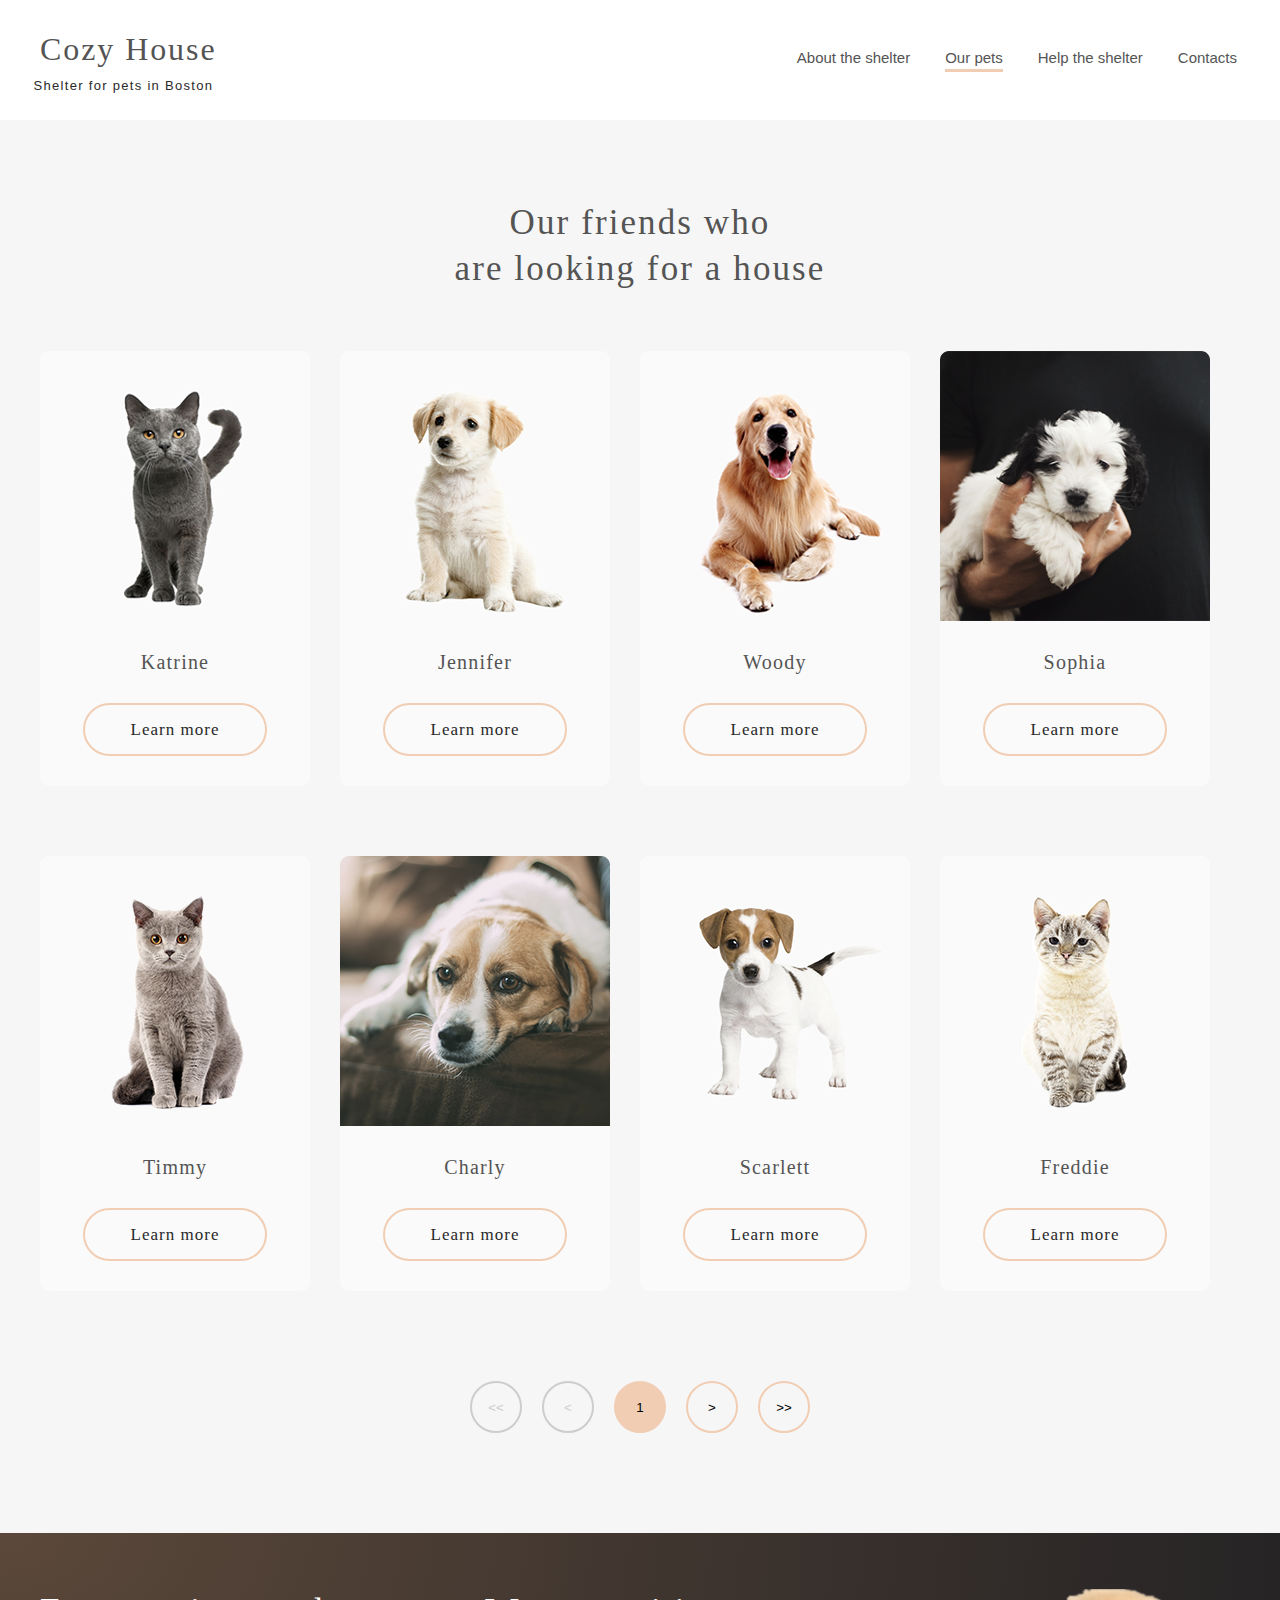
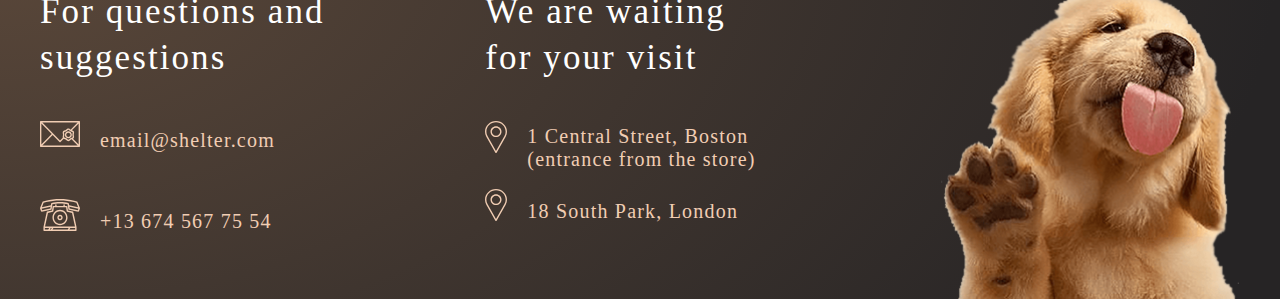
==== pages/pets/index.html @ d07316d5 "feat: add functional of week1 and week2" ====
<!DOCTYPE html>
<html lang="EN">
<head>
	<meta charset="utf-8">
	<title>Our pets</title>
	<link rel="stylesheet" type="text/css" href="style.css">
	<link rel="stylesheet" type="text/css" href="../main/style.css">
</head>
<body>
	<div class="wrapper">
		<header class="header">
			<section>
				<div class="header__conteiner">
					<a  clas="header__logo" href="../main/index.html"><h1 class="header__textLogoOurPets">Cozy House</h1></a>
					<p class="header__textLogoBottomOurPets">Shelter for pets in Boston</p>
					<div class="header__menu menu">
						<nav class="menu__body">
							<ul class="menu__listOurPets">
								<li class="menu__item"><a href="../main/index.html" class="menu__linkOurPets">About the shelter</a></li>
								<li class="menu__item"><a href="#" class="menu__linkOurPets" id="click">Our pets</a></li>
								<li class="menu__item"><a href="../main/index.html#helpShelter" class="menu__linkOurPets">Help the shelter</a></li>
								<li class="menu__item"><a href="#contacts" class="menu__linkOurPets">Contacts</a></li>
							</ul>
						</nav>
					</div>	
				</div>
			</section>
		</header>
		<main>
			<section class="our__friendsPage" id="ourFrends">
				<div class="our__friends__conteiner">
					<div class="our__friends_title">
						<h2>Our friends who<br> are looking for a house</h2>
					</div>
					<div class="our__friends_bodyOurPets">
						<div class="our__friends__sliderOurPets">
							<div class="our__friends__icon friends__icon">
								<img src="../../assets/images/pets-katrine.png" alt="cat">
								<div class="our__friends__title">Katrine</div>
								<div class="our__friends__button">
									<a href="" class="learn__more">Learn more</a>
								</div>
							</div>
						</div>
						<div class="our__friends__sliderOurPets">
							<div class="our__friends__icon friends__icon">
								<img src="../../assets/images/pets-jennifer.png" alt="dog">
								<div class="our__friends__title">Jennifer</div>
								<div class="our__friends__button">
									<a href="" class="learn__more">Learn more</a>
								</div>
							</div>
						</div>
						<div class="our__friends__sliderOurPets">
							<div class="our__friends__icon friends__icon">
								<img src="../../assets/images/pets-woody.png" alt="dog">
								<div class="our__friends__title">Woody</div>
								<div class="our__friends__button">
									<a href="" class="learn__more">Learn more</a>
								</div>
							</div>

						</div>
						<div class="our__friends__sliderOurPets">
							<div class="our__friends__icon friends__icon">
								<img src="../../assets/images/pets-sophia.png" alt="dog">
								<div class="our__friends__title">Sophia</div>
								<div class="our__friends__button">
									<a href="" class="learn__more">Learn more</a>
								</div>
							</div>
						</div>
						<div class="our__friends__sliderOurPets">
							<div class="our__friends__icon friends__icon">
								<img src="../../assets/images/pets-timmy.png" alt="cat">
								<div class="our__friends__title">Timmy</div>
								<div class="our__friends__button">
									<a href="" class="learn__more">Learn more</a>
								</div>
							</div>
						</div>
						<div class="our__friends__sliderOurPets">
							<div class="our__friends__icon friends__icon">
								<img src="../../assets/images/pets-charly.png" alt="dog">
								<div class="our__friends__title">Charly</div>
								<div class="our__friends__button">
									<a href="" class="learn__more">Learn more</a>
								</div>
							</div>
						</div>
						<div class="our__friends__sliderOurPets">
							<div class="our__friends__icon friends__icon">
								<img src="../../assets/images/pets-scarlet.png" alt="dog">
								<div class="our__friends__title">Scarlett</div>
								<div class="our__friends__button">
									<a href="" class="learn__more">Learn more</a>
								</div>
							</div>
						</div>
						<div class="our__friends__sliderOurPets">
							<div class="our__friends__icon friends__icon">
								<img src="../../assets/images/pets-freddie.png" alt="cat">
								<div class="our__friends__title">Freddie</div>
								<div class="our__friends__button">
									<a href="" class="learn__more">Learn more</a>
								</div>
							</div>
						</div>
					</div>
				</div>
				<form action="#">
					<div class="buttonsSwitches">
						<button class="buttonsSwitch clicking" disabled><<</button>
						<button class="buttonsSwitch clicking" disabled ><</button>
						<button class="buttonsSwitch color" >1</button>
						<button class="buttonsSwitch">></button>
						<button class="buttonsSwitch">>></button>
					</div>
				</form> 
			</section>
		</main>
			<section class="background" id="contacts">
				<footer class="footer">
					<div class="footer__conteiner">
						<div class="footer__content">
							<div class="footer__questions">
								<h2 class="footer__questions__title">For questions and suggestions</h2>
								<div class="footer__email">
									<img  class="img__footer__email" src="../../assets/icons/icon-email.svg" alt="email">
									<p><a  class="footer__questions__email" href=" mailto:email@shelter.com">email@shelter.com</a></p>
								</div>
								<div class="footer__phone">
									<img  class="img__footer__phone" src="../../assets/icons/icon-phone.svg" alt="phone">
									<p><a  class="footer__questions__phone" href="tel: +13 674 567 75 54">+13 674 567 75 54</a></p>
								</div>
							</div>
						</div>
						<div class="footer__content2">
							<div class="footer__location">
								<h2 class="footer__location__title">We are waiting for your visit</h2>
								<div class="footer__location1">
									<img  class="img__footer__address1" src="../../assets/icons/icon-marker.svg" alt="marker">
									<p><a class="footer__location__address1" target="_blank" href="https://yandex.ru/maps/223/boston/?from=tabbar&ll=-71.054785%2C42.309957&mode=search&ol=geo&ouri=ymapsbm1%3A%2F%2Fgeo%3Fdata%3DCgoyMjQwMDA4NTc4Ej9Vbml0ZWQgU3RhdGVzIG9mIEFtZXJpY2EsIE1hc3NhY2h1c2V0dHMsIFN1ZmZvbGsgQ291bnR5LCBCb3N0b24iCg2IIY7CFeBqKUI%3D&source=serp_navig&z=11.59">1 Central Street, Boston (entrance from the store)</a></p>
								</div>
								<div class="footer__location2">
									<img  class="img__footer__address2" src="../../assets/icons/icon-marker.svg" alt="marker">
									<p><a  class="footer__location__address2" target="_blank" href="https://yandex.ru/maps/10393/london/?from=tabbar&ll=-0.090420%2C51.491708&mode=search&ol=geo&ouri=ymapsbm1%3A%2F%2Fgeo%3Fdata%3DCgoyMjI5NzMwMDkzEhZVbml0ZWQgS2luZ2RvbSwgTG9uZG9uIgoNYcICvhWHB05C&source=serp_navig&z=10.02">18 South Park, London</a></p>
								</div>
							</div>
						</div>
						<div class="footer__content3">
							<div class="footer__img">
								<img src="../../assets/images/footer-puppy.png" alt="Puppy">
							</div>
						</div>
					</div>
				</footer>
			</section>
</div>
</body>
</html>
---- pages/pets/style.css ----
/*Обнуление*/

*, 
*::before,
*::after {
	padding: 0;
	margin: 0;
	border: 0
	box-sizing: border-box;
}

a {
	text-decoration: none;
}

ul, ol, li {
	list-style: none;
}

img {
	vertical-align: top;
}

h1, h2, h3, h4, h5, h6{
	font-weight: inherit;
	font-size: inherit;
}

html, body {
	height: 100%;
	line-height: 1;
	
}

body {
	font-family: Rubik;
	font-size: 12px;
	color: #616161;

}


/*Ограничивающий контейнер*/
[class*="__conteiner"] {
	max-width: 1200px;
	margin: 0px auto;

}

.wrapper {
	overflow: hidden;
	display: flex;
	flex-direction: column;
	min-height: 100%;


}

.header__textLogoOurPets{
	font-family: 'Georgia';
	font-style: normal;
	font-weight: 400;
	font-size: 32px;
	line-height: 110%;
	letter-spacing: 0.06em;
	color: #545454;
	padding-top: 30px

}

.header__textLogoBottomOurPets{
	position: relative;
	top: 50px;
	right: 183px;
	font-family: 'Arial';
	font-style: normal;
	font-weight: 400;
	font-size: 13px;
	line-height: 15px;
	letter-spacing: 0.1em;
	color: #292929;

}
.menu__listOurPets {
	
	display: flex;
	gap: 35px;
	padding-top: 46px;
}

.menu__linkOurPets{
	font-family: 'Arial';
	font-style: normal;
	font-weight: 400;
	font-size: 15px;
	line-height: 160%;
	color: #545454;
}

.menu__linkOurPets:hover{
	color: #292929;
}

.menu__link:focus, #click {
	padding-bottom: 3px;
	border-bottom: 3px solid #F1CDB3;;
}


/**/

.our__friendsPage{
	margin-top:50px;
	background: #F6F6F6;
	padding: 80px 0px 0px 0px;
}

.our__friends_bodyOurPets{
	display: flex;
	gap: 40px 30px;
	flex-wrap: wrap;
	margin-top: 60px;

}
.buttonsSwitches{
	display: flex;
	justify-content: center;
	gap: 20px;

}
.buttonsSwitch{
	border: 2px solid #F1CDB3;
	border-radius: 100px;
	width: 52px;
	height: 52px;
	background: #F6F6F6;
	margin: 60px 0px 100px 0px;
	cursor: pointer;
}

button.clicking {
	border: 2px solid #CDCDCD;
	color:#CDCDCD;
}

button.color{
	background: #F1CDB3;
}
---- pages/main/style.css ----
/*Обнуление*/

*, 
*::before,
*::after {
	padding: 0;
	margin: 0;
	border: 0
	box-sizing: border-box;
}

a {
	text-decoration: none;
}

ul, ol, li {
	list-style: none;
}

img {
	vertical-align: top;
}

h1, h2, h3, h4, h5, h6{
	font-weight: inherit;
	font-size: inherit;
}

html, body {
	height: 100%;
	line-height: 1;
	
}

body {
	font-family: Rubik;
	font-size: 12px;
	color: #616161;

}

.background {

	background-image: radial-gradient(100% 215.42% at 0% 0%, #5B483A 0%, #262425 100%);
}


.wrapper {
	overflow: hidden;
	display: flex;
	flex-direction: column;
	min-height: 100%;


}
.button {
	background: #F1CDB3;
	border-radius: 100px;
	font-family: 'Georgia';
	font-style: normal;
	font-weight: 400;
	font-size: 17px;
	line-height: 130%;
	letter-spacing: 0.06em;
	color: #292929;
	padding: 15px 45px;
	position: relative;
	bottom: 14px;

}




.button:hover{
	background: #FFA07A;
}

/*Ограничивающий контейнер*/
[class*="__conteiner"] {
	max-width: 1200px;
	margin: 0px auto;

}

/*Header*/

.header  {


}



.header__conteiner {
	display: flex;
	align-items: center;
}

.header__textLogo {
	font-family: 'Georgia';
	font-style: normal;
	font-weight: 400;
	font-size: 32px;
	line-height: 110%;
	letter-spacing: 0.06em;
	color: #F1CDB3;
	padding-top: 66px;


}
.header__textLogoBottom {
	position: relative;
	top: 68px;
	right: 183px;
	font-family: 'Arial';
	font-style: normal;
	font-weight: 400;
	font-size: 13px;
	line-height: 15px;
	letter-spacing: 0.1em;
	color: #FAFAFA;
}

.header__menu{
	flex: 1 1 auto;
}

.menu{
	display: flex;
	justify-content: flex-end;

}

.menu__body{
	padding-right: 3px;
}


.menu__list{
	display: flex;
	gap: 35px;
	padding-top: 87px;
}



.menu__link {
	font-family: Arial; 
	font-style: normal;
	font-weight: 400;
	font-size: 15px;
	line-height: 160%;
	color: #CDCDCD; 
}

.menu__link:focus, #click {
	padding-bottom: 3px;
	border-bottom: 3px solid #F1CDB3;;
}

.menu__link:hover {
	color: #FAFAFA;
}

/*Main block "Take care of your family's heaith"*/

.make__friend {
	
}

.make__friend__conteiner{
	display: flex;
	align-items: center;
	
}

.make__friend__content{
	flex: 0 1 42%;
}

.make__friend__image{
	flex: 0 1 58%;
	padding-top: 80px;
}

.make__friend__text__block {
	max-width: 460px;
}


.text__block__title {
	font-family: 'Georgia';
	font-style: normal;
	font-weight: 400;
	font-size: 44px;
	line-height: 130%;
	color: #FFFFFF;
	max-width: 310px
}

.text__block__text {
	font-family: 'Arial';
	font-style: normal;
	font-weight: 400;
	font-size: 15px;
	line-height: 160%;
	color: #CDCDCD;

}

.text__block__title:not(:last-child) {
	margin: 0px 0px 42px 0px;
}

.text__block__text:not(:last-child) {
	margin: 0px 0px 70px 0px;
}

.button:not(:last-child) {
	margin: 0px 0px 70px 0px;
}


/*Main block "About the shelter “Cozy House”"*/

.about__shelter {
	padding: 80px 0px 100px 0px;

}


.about__shelter__conteiner{
	display: flex;
	align-items: center;
	

}

.about__shelter__content{
	flex: 0 1 72%;


}

.about__shelter__description{
	flex: 0 1 50%;
	padding: 0px 0px 0px 175px;
	

}


.about__shelter__text {
	max-width: 430px;
	font-family: 'Arial';
	font-style: normal;
	font-weight: 400;
	font-size: 15px;
	line-height: 160%;
	color: #4C4C4C;
}

.about__shelter__text:not(:last-child) {
	margin: 0px 0px 25px 0px;
}

.about__shelter__title{
	max-width: 370px;
	font-family: 'Georgia';
	font-style: normal;
	font-weight: 400;
	font-size: 35px;
	line-height: 130%;
	letter-spacing: 0.06em;
	color: #545454;
}

.about__shelter__title:not(:last-child) {
	margin: 0px 0px 25px 0px;
}

/*Main block "Our friends who are looking for a house"*/

.our__friends {
	background: #F6F6F6;
	padding: 80px 0px 0px 0px;
}

.our__friends_title {
	text-align: center;
	font-family: 'Georgia';
	font-style: normal;
	font-weight: 400;
	font-size: 35px;
	line-height: 130%;
	letter-spacing: 0.06em;
	color: #545454;

}


.our__friends_body_1{
	display: flex;
	align-items: center;
	justify-content: center;
}


.our__friends_body{
	display: flex;
	gap: 90px;
}

.our__friends__slider{
	flex: 0 1 33.333%;
	padding: 60px 0px 0px 0px;

}
.our__friends__icon:hover {
	box-shadow:0 0 10px #000; 
	transition: all 0.5s ease;
}

.our__friends__icon:hover * .learn__more {
    background: #F1CDB3;
}

.friends__icon{

	background: #FAFAFA;
	border-radius: 9px;
	display: flex;
	flex-direction: column;
	align-items: center;
	width: 270px;
	height: 435px;

}


.friends__icon {
	margin: 0px 0px 30px 0px;

}
.our__friends__title{

	font-family: 'Georgia';
	font-style: normal;
	font-weight: 400;
	font-size: 20px;
	line-height: 23px;
	text-align: center;
	letter-spacing: 0.06em;
	color: #545454;
	padding: 30px 0px 0px 0px;


}
.our__friends__button{

	padding: 45px 0px 0px 0px;



}

.learn__more {
	border: 2px solid #F1CDB3;
	border-radius: 100px;
	padding: 15px 45px;
	font-family: 'Georgia';
	font-style: normal;
	font-weight: 400;
	font-size: 17px;
	line-height: 130%;
	letter-spacing: 0.06em;
	color: #292929;

}

.arrowLeft  {
	border: 2px solid #F1CDB3;
	border-radius: 100px;
	width: 52px;
	height: 52px;
	background: #F6F6F6;
	margin: 26px 53px 0px 0px;
	cursor: pointer;



}


.arrowRight {
	border: 2px solid #F1CDB3;
	border-radius: 100px;
	width: 52px;
	height: 52px;
	background: #F6F6F6;
	margin: 26px 0px 0px 53px;
	cursor: pointer;
	
}


.arrowLeft:hover, .arrowRight:hover{
	background:#FFA07A;
}

.our__friends_get_the_rest{
	width: 261px;
	height: 52px;
	left: 470px;
	top: 645px;
	background: #F1CDB3;
	border-radius: 100px;
	font-family: 'Georgia';
	font-style: normal;
	font-weight: 400;
	font-size: 17px;
	line-height: 130%;
	letter-spacing: 0.06em;
	color: #292929;
	border: none;
	margin: 29px 0px 100px 544px;
	cursor: pointer;
}

.our__friends_get_the_rest:hover{
	background: #FFA07A;
}
/*How you can help our shelter*/

.help__shelter_title {

	font-family: 'Georgia';
	font-style: normal;
	font-weight: 400;
	font-size: 35px;
	line-height: 130%;
	text-align: center;
	letter-spacing: 0.06em;
	color: #545454;
	padding: 80px 0px 0px 0px;
}


.help__shelter__body { 
	display: flex;
	align-items: center;
	flex-wrap: wrap;
	gap: 10px;
	text-align: center;
	padding: 0px 0px 85px 0px;

}


.help__shelter__list{
	
	
	padding: 60px 0px 0px 0px;
	flex: 1 1 200px;
}

.help__shelter__text {
	font-family: 'Georgia';
	font-style: normal;
	font-weight: 400;
	font-size: 20px;
	line-height: 115%;
	text-align: center;
	letter-spacing: 0.06em;
	color: #545454;

}



.help__shelter__list:nth-child(6) {
	margin-left: 85px;
	
}

.help__shelter__list:nth-child(7) {
	margin-left: -5px;
	
}

.help__shelter__list:nth-child(8) {
	margin-left: -5px;
	
}


.help__shelter__list img {
	margin-bottom: 30px;
}

/*You can also make a donation*/
.make__donation {
	background: #F6F6F6;
	padding: 80px 0px 100px 0px;
}

.make__donation__numberCard{
	background: #F1CDB3;
	border-radius: 9px;
	width: 295px;
	padding: 10px 15px;
	border: none;

}

.img__card{
	position: relative;
}

.img__card > img {
	position: absolute;
	padding: 10px 15px 10px 15px;
}

.img__card > input {
	padding-left: 40px;
}

input[placeholder] {
	font-family: 'Georgia';
	font-style: normal;
	font-weight: 400;
	font-size: 20px;
	line-height: 115%;
	letter-spacing: 0.06em;
	color: #545454;
	text-indent: 15px;
}
.make__donation__numberCard:not(:last-child) {
	margin: 0px 0px 30px 0px;
}

.make__donation__conteiner{
	display: flex;
	align-items: center;
}

.make__donation__description{
	flex: 0 1 32%;
	padding: 0px 0px 0px 143px;
}

.make__donation__content{
	flex: 0 1 68%;
	padding: 0px 0px 0px 30px;
}

.make__donation__title{
	font-family: 'Georgia';
	font-style: normal;
	font-weight: 400;
	font-size: 35px;
	line-height: 130%;
	letter-spacing: 0.06em;
	color: #545454;
	max-width: 300px;
}

.make__donation__title:not(:last-child) {
	margin: 0px 0px 20px 0px;
}

.make__donation___subtitle {
	font-family: 'Georgia';
	font-style: normal;
	font-weight: 400;
	font-size: 15px;
	line-height: 110%;
	letter-spacing: 0.06em;
	color: #545454;

}

.make__donation___subtitle:not(:last-child) {
	margin: 0px 0px 20px 0px;
}

.make__donation___text {
	font-family: 'Arial';
	font-style: italic;
	font-weight: 400;
	font-size: 12px;
	line-height: 18px;
	color: #B2B2B2;
	max-width: 380px;
	margin: 20px 0px 0px 0px;

}


/*Footer*/

.footer__conteiner {
	display: flex;
	justify-content: space-between;
	padding: 56px 0px 0px 0px;
	gap: 158px;
	align-items: flex-start;
	

}


.footer__questions__title, .footer__location__title {
	font-family: 'Georgia';
	font-style: normal;
	font-weight: 400;
	font-size: 35px;
	line-height: 130%;
	letter-spacing: 0.06em;
	color: #FFFFFF;
	

}

.footer__questions__email, .footer__questions__phone, .footer__location__address1, .footer__location__address2{
	font-family: 'Georgia';
	font-style: normal;
	font-weight: 400;
	font-size: 20px;
	line-height: 115%;
	letter-spacing: 0.06em;
	color: #F1CDB3;
	align-items: center;
}


.footer__questions__title:not(:last-child), .footer__location__title:not(:last-child){
	margin: 0px 0px 45px 0px;
}

.img__footer__phone, .img__footer__email, .img__footer__address1, .img__footer__address2 {
	padding: 0px 20px 0px 0px;

}

.footer__email{
	margin: 49px 0px;
}

.footer__location2 {
	margin: 29px 0px;
}

.img__footer__email, .img__footer__phone, .img__footer__address1, .img__footer__address2{
	position: relative;
	bottom: 11px;
}


.footer__location1, .footer__location2, .footer__email, .footer__phone{
	display: flex;
}

.footer__questions__email:hover, .footer__questions__phone:hover, 
.footer__location__address1:hover, .footer__location__address2:hover{
	color: #FFA07A;
}
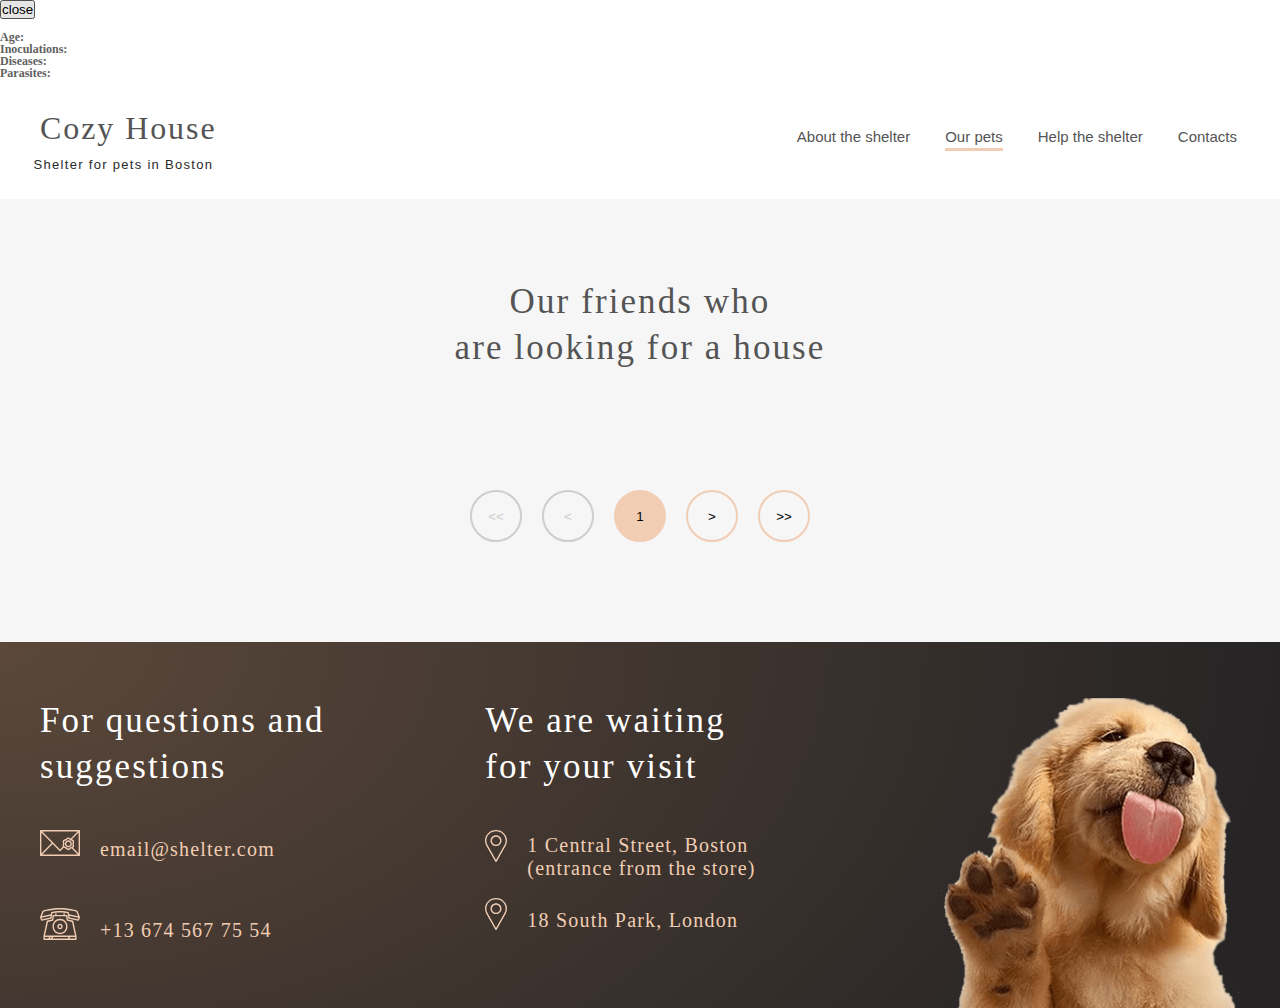
==== commit 4feceaaf: "feat: add functionality of our pets page" ====
--- a/pages/pets/index.html
+++ b/pages/pets/index.html
@@ -1,161 +1,209 @@
 <!DOCTYPE html>
 <html lang="EN">
 <head>
-	<meta charset="utf-8">
-	<title>Our pets</title>
-	<link rel="stylesheet" type="text/css" href="style.css">
-	<link rel="stylesheet" type="text/css" href="../main/style.css">
+    <meta charset="utf-8">
+    <title>Our pets</title>
+    <link rel="stylesheet" type="text/css" href="style.css">
+    <link rel="stylesheet" type="text/css" href="../main/style.css">
+    <link rel="stylesheet" type="text/css" href="normalize.css">
+    <link href="https://fonts.googleapis.com/css2?family=Source+Sans+Pro&display=swap" rel="stylesheet">
+    <link href="https://fonts.googleapis.com/icon?family=Material+Icons" rel="stylesheet">
 </head>
 <body>
-	<div class="wrapper">
-		<header class="header">
-			<section>
-				<div class="header__conteiner">
-					<a  clas="header__logo" href="../main/index.html"><h1 class="header__textLogoOurPets">Cozy House</h1></a>
-					<p class="header__textLogoBottomOurPets">Shelter for pets in Boston</p>
-					<div class="header__menu menu">
-						<nav class="menu__body">
-							<ul class="menu__listOurPets">
-								<li class="menu__item"><a href="../main/index.html" class="menu__linkOurPets">About the shelter</a></li>
-								<li class="menu__item"><a href="#" class="menu__linkOurPets" id="click">Our pets</a></li>
-								<li class="menu__item"><a href="../main/index.html#helpShelter" class="menu__linkOurPets">Help the shelter</a></li>
-								<li class="menu__item"><a href="#contacts" class="menu__linkOurPets">Contacts</a></li>
-							</ul>
-						</nav>
-					</div>	
-				</div>
-			</section>
-		</header>
-		<main>
-			<section class="our__friendsPage" id="ourFrends">
-				<div class="our__friends__conteiner">
-					<div class="our__friends_title">
-						<h2>Our friends who<br> are looking for a house</h2>
-					</div>
-					<div class="our__friends_bodyOurPets">
-						<div class="our__friends__sliderOurPets">
-							<div class="our__friends__icon friends__icon">
-								<img src="../../assets/images/pets-katrine.png" alt="cat">
-								<div class="our__friends__title">Katrine</div>
-								<div class="our__friends__button">
-									<a href="" class="learn__more">Learn more</a>
-								</div>
-							</div>
-						</div>
-						<div class="our__friends__sliderOurPets">
-							<div class="our__friends__icon friends__icon">
-								<img src="../../assets/images/pets-jennifer.png" alt="dog">
-								<div class="our__friends__title">Jennifer</div>
-								<div class="our__friends__button">
-									<a href="" class="learn__more">Learn more</a>
-								</div>
-							</div>
-						</div>
-						<div class="our__friends__sliderOurPets">
-							<div class="our__friends__icon friends__icon">
-								<img src="../../assets/images/pets-woody.png" alt="dog">
-								<div class="our__friends__title">Woody</div>
-								<div class="our__friends__button">
-									<a href="" class="learn__more">Learn more</a>
-								</div>
-							</div>
+<div id="pet-pop-up" class="pup-up hidden">
+    <div class="pup-up-content">
+        <button class="pupUpClose" id="pupUpClose" type="button">
+            <span class="materialIcons">close</span>
+        </button>
+        <div class="pupUpWrapper">
+            <div class="pupUpContainer">
+                <div class="pupUpImage">
+                    <img id="petListImg" src="" class="petListImg">
+                </div>
+                <div class="petInfoBlock">
+                    <h3 id="pupUpTitle" class="pupUpTitle"></h3>
+                    <h4 id="pupUpSubtitle" class="pupUpSubtitle"></h4>
+                    <p id="pupUpDescription" class="pupUpDescription"></p>
+                    <ul class="listItem">
+                        <li class="pupUpListItem">
+                            <span>
+                                <b>Age:</b> <span id="pupUpAge"><!-- To be filled by JS --></span>
+                            </span>
+                        </li>
+                        <li class="pupUpListItem">
+                            <span>
+                                <b>Inoculations:</b>  <span id="pupUpInoculations"><!-- To be filled by JS --></span>
+                            </span>
+                        </li>
+                        <li class="pupUpListItem">
+                            <span>
+                                <b>Diseases:</b>  <span id="pupUpDiseases"><!-- To be filled by JS --></span>
+                            </span>
+                        </li>
+                        <li class="pupUpListItem">
+                            <span>
+                                <b>Parasites:</b>  <span id="pupUpParasites"><!-- To be filled by JS --></span>
+                            </span>
+                        </li>
+                    </ul>
+                </div>
+            </div>
+        </div>
+    </div>
+</div>
+<div class="wrapper">
+    <header class="header">
+        <section>
+            <div class="header__conteiner">
+                <a  clas="header__logo" href="../main/index.html"><h1 class="header__textLogoOurPets">Cozy House</h1></a>
+                <p class="header__textLogoBottomOurPets">Shelter for pets in Boston</p>
+                <div class="header__menu menu">
+                    <nav class="menu__body">
+                        <ul class="menu__listOurPets">
+                            <li class="menu__item"><a href="../main/index.html" class="menu__linkOurPets">About the shelter</a></li>
+                            <li class="menu__item"><a href="#" class="menu__linkOurPets" id="click">Our pets</a></li>
+                            <li class="menu__item"><a href="../main/index.html#helpShelter" class="menu__linkOurPets">Help the shelter</a></li>
+                            <li class="menu__item"><a href="#contacts" class="menu__linkOurPets">Contacts</a></li>
+                        </ul>
+                    </nav>
+                </div>
+            </div>
+        </section>
+    </header>
+    <main>
+        <section class="our__friendsPage" id="ourFrends">
+            <div class="our__friends__conteiner">
+                <div class="our__friends_title">
+                    <h2>Our friends who<br> are looking for a house</h2>
+                </div>
+                <div class="our__friends_bodyOurPets" id="blockListOurFriends">
+                    <!--
+                    <div class="our__friends__sliderOurPets">
+                        <div class="our__friends__icon friends__icon">
+                            <img src="../../assets/images/pets-katrine.png" alt="cat">
+                            <div class="our__friends__title">Katrine</div>
+                            <div class="our__friends__button">
+                                <a href="" class="learn__more">Learn more</a>
+                            </div>
+                        </div>
+                    </div>
+                    <div class="our__friends__sliderOurPets">
+                        <div class="our__friends__icon friends__icon">
+                            <img src="../../assets/images/pets-jennifer.png" alt="dog">
+                            <div class="our__friends__title">Jennifer</div>
+                            <div class="our__friends__button">
+                                <a href="" class="learn__more">Learn more</a>
+                            </div>
+                        </div>
+                    </div>
+                    <div class="our__friends__sliderOurPets">
+                        <div class="our__friends__icon friends__icon">
+                            <img src="../../assets/images/pets-woody.png" alt="dog">
+                            <div class="our__friends__title">Woody</div>
+                            <div class="our__friends__button">
+                                <a href="" class="learn__more">Learn more</a>
+                            </div>
+                        </div>
 
-						</div>
-						<div class="our__friends__sliderOurPets">
-							<div class="our__friends__icon friends__icon">
-								<img src="../../assets/images/pets-sophia.png" alt="dog">
-								<div class="our__friends__title">Sophia</div>
-								<div class="our__friends__button">
-									<a href="" class="learn__more">Learn more</a>
-								</div>
-							</div>
-						</div>
-						<div class="our__friends__sliderOurPets">
-							<div class="our__friends__icon friends__icon">
-								<img src="../../assets/images/pets-timmy.png" alt="cat">
-								<div class="our__friends__title">Timmy</div>
-								<div class="our__friends__button">
-									<a href="" class="learn__more">Learn more</a>
-								</div>
-							</div>
-						</div>
-						<div class="our__friends__sliderOurPets">
-							<div class="our__friends__icon friends__icon">
-								<img src="../../assets/images/pets-charly.png" alt="dog">
-								<div class="our__friends__title">Charly</div>
-								<div class="our__friends__button">
-									<a href="" class="learn__more">Learn more</a>
-								</div>
-							</div>
-						</div>
-						<div class="our__friends__sliderOurPets">
-							<div class="our__friends__icon friends__icon">
-								<img src="../../assets/images/pets-scarlet.png" alt="dog">
-								<div class="our__friends__title">Scarlett</div>
-								<div class="our__friends__button">
-									<a href="" class="learn__more">Learn more</a>
-								</div>
-							</div>
-						</div>
-						<div class="our__friends__sliderOurPets">
-							<div class="our__friends__icon friends__icon">
-								<img src="../../assets/images/pets-freddie.png" alt="cat">
-								<div class="our__friends__title">Freddie</div>
-								<div class="our__friends__button">
-									<a href="" class="learn__more">Learn more</a>
-								</div>
-							</div>
-						</div>
-					</div>
-				</div>
-				<form action="#">
-					<div class="buttonsSwitches">
-						<button class="buttonsSwitch clicking" disabled><<</button>
-						<button class="buttonsSwitch clicking" disabled ><</button>
-						<button class="buttonsSwitch color" >1</button>
-						<button class="buttonsSwitch">></button>
-						<button class="buttonsSwitch">>></button>
-					</div>
-				</form> 
-			</section>
-		</main>
-			<section class="background" id="contacts">
-				<footer class="footer">
-					<div class="footer__conteiner">
-						<div class="footer__content">
-							<div class="footer__questions">
-								<h2 class="footer__questions__title">For questions and suggestions</h2>
-								<div class="footer__email">
-									<img  class="img__footer__email" src="../../assets/icons/icon-email.svg" alt="email">
-									<p><a  class="footer__questions__email" href=" mailto:email@shelter.com">email@shelter.com</a></p>
-								</div>
-								<div class="footer__phone">
-									<img  class="img__footer__phone" src="../../assets/icons/icon-phone.svg" alt="phone">
-									<p><a  class="footer__questions__phone" href="tel: +13 674 567 75 54">+13 674 567 75 54</a></p>
-								</div>
-							</div>
-						</div>
-						<div class="footer__content2">
-							<div class="footer__location">
-								<h2 class="footer__location__title">We are waiting for your visit</h2>
-								<div class="footer__location1">
-									<img  class="img__footer__address1" src="../../assets/icons/icon-marker.svg" alt="marker">
-									<p><a class="footer__location__address1" target="_blank" href="https://yandex.ru/maps/223/boston/?from=tabbar&ll=-71.054785%2C42.309957&mode=search&ol=geo&ouri=ymapsbm1%3A%2F%2Fgeo%3Fdata%3DCgoyMjQwMDA4NTc4Ej9Vbml0ZWQgU3RhdGVzIG9mIEFtZXJpY2EsIE1hc3NhY2h1c2V0dHMsIFN1ZmZvbGsgQ291bnR5LCBCb3N0b24iCg2IIY7CFeBqKUI%3D&source=serp_navig&z=11.59">1 Central Street, Boston (entrance from the store)</a></p>
-								</div>
-								<div class="footer__location2">
-									<img  class="img__footer__address2" src="../../assets/icons/icon-marker.svg" alt="marker">
-									<p><a  class="footer__location__address2" target="_blank" href="https://yandex.ru/maps/10393/london/?from=tabbar&ll=-0.090420%2C51.491708&mode=search&ol=geo&ouri=ymapsbm1%3A%2F%2Fgeo%3Fdata%3DCgoyMjI5NzMwMDkzEhZVbml0ZWQgS2luZ2RvbSwgTG9uZG9uIgoNYcICvhWHB05C&source=serp_navig&z=10.02">18 South Park, London</a></p>
-								</div>
-							</div>
-						</div>
-						<div class="footer__content3">
-							<div class="footer__img">
-								<img src="../../assets/images/footer-puppy.png" alt="Puppy">
-							</div>
-						</div>
-					</div>
-				</footer>
-			</section>
+                    </div>
+                    <div class="our__friends__sliderOurPets">
+                        <div class="our__friends__icon friends__icon">
+                            <img src="../../assets/images/pets-sophia.png" alt="dog">
+                            <div class="our__friends__title">Sophia</div>
+                            <div class="our__friends__button">
+                                <a href="" class="learn__more">Learn more</a>
+                            </div>
+                        </div>
+                    </div>
+                    <div class="our__friends__sliderOurPets">
+                        <div class="our__friends__icon friends__icon">
+                            <img src="../../assets/images/pets-timmy.png" alt="cat">
+                            <div class="our__friends__title">Timmy</div>
+                            <div class="our__friends__button">
+                                <a href="" class="learn__more">Learn more</a>
+                            </div>
+                        </div>
+                    </div>
+                    <div class="our__friends__sliderOurPets">
+                        <div class="our__friends__icon friends__icon">
+                            <img src="../../assets/images/pets-charly.png" alt="dog">
+                            <div class="our__friends__title">Charly</div>
+                            <div class="our__friends__button">
+                                <a href="" class="learn__more">Learn more</a>
+                            </div>
+                        </div>
+                    </div>
+                    <div class="our__friends__sliderOurPets">
+                        <div class="our__friends__icon friends__icon">
+                            <img src="../../assets/images/pets-scarlet.png" alt="dog">
+                            <div class="our__friends__title">Scarlett</div>
+                            <div class="our__friends__button">
+                                <a href="" class="learn__more">Learn more</a>
+                            </div>
+                        </div>
+                    </div>
+                    <div class="our__friends__sliderOurPets">
+                        <div class="our__friends__icon friends__icon">
+                            <img src="../../assets/images/pets-freddie.png" alt="cat">
+                            <div class="our__friends__title">Freddie</div>
+                            <div class="our__friends__button">
+                                <a href="" class="learn__more">Learn more</a>
+                            </div>
+                        </div>
+                    </div>
+                </div>
+                -->
+            </div>
+            <form action="#">
+                <div class="buttonsSwitches">
+                    <button class="buttonsSwitch clicking" disabled><<</button>
+                    <button class="buttonsSwitch clicking" disabled ><</button>
+                    <button class="buttonsSwitch color" >1</button>
+                    <button class="buttonsSwitch">></button>
+                    <button class="buttonsSwitch">>></button>
+                </div>
+            </form>
+        </section>
+    </main>
+    <section class="background" id="contacts">
+        <footer class="footer">
+            <div class="footer__conteiner">
+                <div class="footer__content">
+                    <div class="footer__questions">
+                        <h2 class="footer__questions__title">For questions and suggestions</h2>
+                        <div class="footer__email">
+                            <img  class="img__footer__email" src="../../assets/icons/icon-email.svg" alt="email">
+                            <p><a  class="footer__questions__email" href=" mailto:email@shelter.com">email@shelter.com</a></p>
+                        </div>
+                        <div class="footer__phone">
+                            <img  class="img__footer__phone" src="../../assets/icons/icon-phone.svg" alt="phone">
+                            <p><a  class="footer__questions__phone" href="tel: +13 674 567 75 54">+13 674 567 75 54</a></p>
+                        </div>
+                    </div>
+                </div>
+                <div class="footer__content2">
+                    <div class="footer__location">
+                        <h2 class="footer__location__title">We are waiting for your visit</h2>
+                        <div class="footer__location1">
+                            <img  class="img__footer__address1" src="../../assets/icons/icon-marker.svg" alt="marker">
+                            <p><a class="footer__location__address1" target="_blank" href="https://yandex.ru/maps/223/boston/?from=tabbar&ll=-71.054785%2C42.309957&mode=search&ol=geo&ouri=ymapsbm1%3A%2F%2Fgeo%3Fdata%3DCgoyMjQwMDA4NTc4Ej9Vbml0ZWQgU3RhdGVzIG9mIEFtZXJpY2EsIE1hc3NhY2h1c2V0dHMsIFN1ZmZvbGsgQ291bnR5LCBCb3N0b24iCg2IIY7CFeBqKUI%3D&source=serp_navig&z=11.59">1 Central Street, Boston (entrance from the store)</a></p>
+                        </div>
+                        <div class="footer__location2">
+                            <img  class="img__footer__address2" src="../../assets/icons/icon-marker.svg" alt="marker">
+                            <p><a  class="footer__location__address2" target="_blank" href="https://yandex.ru/maps/10393/london/?from=tabbar&ll=-0.090420%2C51.491708&mode=search&ol=geo&ouri=ymapsbm1%3A%2F%2Fgeo%3Fdata%3DCgoyMjI5NzMwMDkzEhZVbml0ZWQgS2luZ2RvbSwgTG9uZG9uIgoNYcICvhWHB05C&source=serp_navig&z=10.02">18 South Park, London</a></p>
+                        </div>
+                    </div>
+                </div>
+                <div class="footer__content3">
+                    <div class="footer__img">
+                        <img src="../../assets/images/footer-puppy.png" alt="Puppy">
+                    </div>
+                </div>
+            </div>
+        </footer>
+    </section>
 </div>
+<script src="../common.js"></script>
+<script src="script.js"></script>
 </body>
 </html>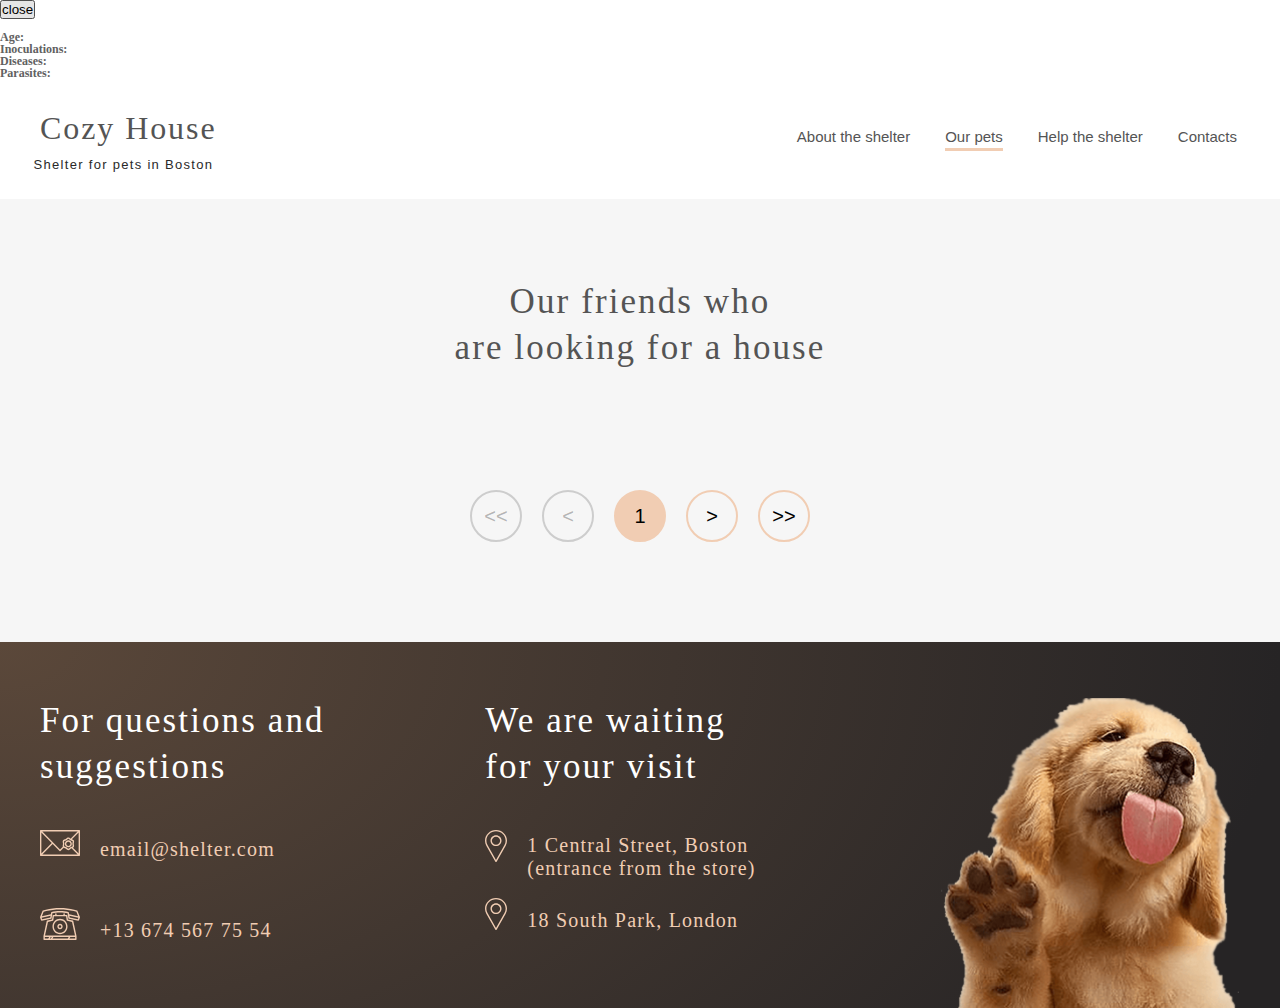
==== commit 2941a128: "feat: add pagination of pages" ====
--- a/pages/pets/index.html
+++ b/pages/pets/index.html
@@ -55,14 +55,16 @@
     <header class="header">
         <section>
             <div class="header__conteiner">
-                <a  clas="header__logo" href="../main/index.html"><h1 class="header__textLogoOurPets">Cozy House</h1></a>
+                <a clas="header__logo" href="../main/index.html"><h1 class="header__textLogoOurPets">Cozy House</h1></a>
                 <p class="header__textLogoBottomOurPets">Shelter for pets in Boston</p>
                 <div class="header__menu menu">
                     <nav class="menu__body">
                         <ul class="menu__listOurPets">
-                            <li class="menu__item"><a href="../main/index.html" class="menu__linkOurPets">About the shelter</a></li>
+                            <li class="menu__item"><a href="../main/index.html" class="menu__linkOurPets">About the
+                                shelter</a></li>
                             <li class="menu__item"><a href="#" class="menu__linkOurPets" id="click">Our pets</a></li>
-                            <li class="menu__item"><a href="../main/index.html#helpShelter" class="menu__linkOurPets">Help the shelter</a></li>
+                            <li class="menu__item"><a href="../main/index.html#helpShelter" class="menu__linkOurPets">Help
+                                the shelter</a></li>
                             <li class="menu__item"><a href="#contacts" class="menu__linkOurPets">Contacts</a></li>
                         </ul>
                     </nav>
@@ -153,16 +155,14 @@
                     </div>
                 </div>
                 -->
-            </div>
-            <form action="#">
+                </div>
                 <div class="buttonsSwitches">
-                    <button class="buttonsSwitch clicking" disabled><<</button>
-                    <button class="buttonsSwitch clicking" disabled ><</button>
-                    <button class="buttonsSwitch color" >1</button>
-                    <button class="buttonsSwitch">></button>
-                    <button class="buttonsSwitch">>></button>
-                </div>
-            </form>
+                    <button class="buttonsSwitch clicking" id ="arrowLeftAll" disabled><<</button>
+                    <button class="buttonsSwitch clicking" id = "arrowLeft" disabled><</button>
+                    <button class="buttonsSwitch color" id="countPages">1</button>
+                    <button class="buttonsSwitch clicking" id="arrowRight">></button>
+                    <button class="buttonsSwitch clicking" id ="arrowRightAll">>></button>
+                </div>
         </section>
     </main>
     <section class="background" id="contacts">
@@ -172,12 +172,14 @@
                     <div class="footer__questions">
                         <h2 class="footer__questions__title">For questions and suggestions</h2>
                         <div class="footer__email">
-                            <img  class="img__footer__email" src="../../assets/icons/icon-email.svg" alt="email">
-                            <p><a  class="footer__questions__email" href=" mailto:email@shelter.com">email@shelter.com</a></p>
+                            <img class="img__footer__email" src="../../assets/icons/icon-email.svg" alt="email">
+                            <p><a class="footer__questions__email"
+                                  href=" mailto:email@shelter.com">email@shelter.com</a></p>
                         </div>
                         <div class="footer__phone">
-                            <img  class="img__footer__phone" src="../../assets/icons/icon-phone.svg" alt="phone">
-                            <p><a  class="footer__questions__phone" href="tel: +13 674 567 75 54">+13 674 567 75 54</a></p>
+                            <img class="img__footer__phone" src="../../assets/icons/icon-phone.svg" alt="phone">
+                            <p><a class="footer__questions__phone" href="tel: +13 674 567 75 54">+13 674 567 75 54</a>
+                            </p>
                         </div>
                     </div>
                 </div>
@@ -185,12 +187,16 @@
                     <div class="footer__location">
                         <h2 class="footer__location__title">We are waiting for your visit</h2>
                         <div class="footer__location1">
-                            <img  class="img__footer__address1" src="../../assets/icons/icon-marker.svg" alt="marker">
-                            <p><a class="footer__location__address1" target="_blank" href="https://yandex.ru/maps/223/boston/?from=tabbar&ll=-71.054785%2C42.309957&mode=search&ol=geo&ouri=ymapsbm1%3A%2F%2Fgeo%3Fdata%3DCgoyMjQwMDA4NTc4Ej9Vbml0ZWQgU3RhdGVzIG9mIEFtZXJpY2EsIE1hc3NhY2h1c2V0dHMsIFN1ZmZvbGsgQ291bnR5LCBCb3N0b24iCg2IIY7CFeBqKUI%3D&source=serp_navig&z=11.59">1 Central Street, Boston (entrance from the store)</a></p>
+                            <img class="img__footer__address1" src="../../assets/icons/icon-marker.svg" alt="marker">
+                            <p><a class="footer__location__address1" target="_blank"
+                                  href="https://yandex.ru/maps/223/boston/?from=tabbar&ll=-71.054785%2C42.309957&mode=search&ol=geo&ouri=ymapsbm1%3A%2F%2Fgeo%3Fdata%3DCgoyMjQwMDA4NTc4Ej9Vbml0ZWQgU3RhdGVzIG9mIEFtZXJpY2EsIE1hc3NhY2h1c2V0dHMsIFN1ZmZvbGsgQ291bnR5LCBCb3N0b24iCg2IIY7CFeBqKUI%3D&source=serp_navig&z=11.59">1
+                                Central Street, Boston (entrance from the store)</a></p>
                         </div>
                         <div class="footer__location2">
-                            <img  class="img__footer__address2" src="../../assets/icons/icon-marker.svg" alt="marker">
-                            <p><a  class="footer__location__address2" target="_blank" href="https://yandex.ru/maps/10393/london/?from=tabbar&ll=-0.090420%2C51.491708&mode=search&ol=geo&ouri=ymapsbm1%3A%2F%2Fgeo%3Fdata%3DCgoyMjI5NzMwMDkzEhZVbml0ZWQgS2luZ2RvbSwgTG9uZG9uIgoNYcICvhWHB05C&source=serp_navig&z=10.02">18 South Park, London</a></p>
+                            <img class="img__footer__address2" src="../../assets/icons/icon-marker.svg" alt="marker">
+                            <p><a class="footer__location__address2" target="_blank"
+                                  href="https://yandex.ru/maps/10393/london/?from=tabbar&ll=-0.090420%2C51.491708&mode=search&ol=geo&ouri=ymapsbm1%3A%2F%2Fgeo%3Fdata%3DCgoyMjI5NzMwMDkzEhZVbml0ZWQgS2luZ2RvbSwgTG9uZG9uIgoNYcICvhWHB05C&source=serp_navig&z=10.02">18
+                                South Park, London</a></p>
                         </div>
                     </div>
                 </div>
--- a/pages/pets/style.css
+++ b/pages/pets/style.css
@@ -1,6 +1,6 @@
 /*Обнуление*/
 
-*, 
+*,
 *::before,
 *::after {
 	padding: 0;
@@ -29,7 +29,7 @@
 html, body {
 	height: 100%;
 	line-height: 1;
-	
+
 }
 
 body {
@@ -82,7 +82,7 @@
 
 }
 .menu__listOurPets {
-	
+
 	display: flex;
 	gap: 35px;
 	padding-top: 46px;
@@ -136,14 +136,16 @@
 	background: #F6F6F6;
 	margin: 60px 0px 100px 0px;
 	cursor: pointer;
+	font-size: 20px;
+}
+button.clicking:disabled {
+	border: 2px #cdcdcd solid;
+
+
+}
+button.color{
+	background: #F1CDB3;
+	cursor: default;
 }
 
-button.clicking {
-	border: 2px solid #CDCDCD;
-	color:#CDCDCD;
-}
-
-button.color{
-	background: #F1CDB3;
-}
-
+}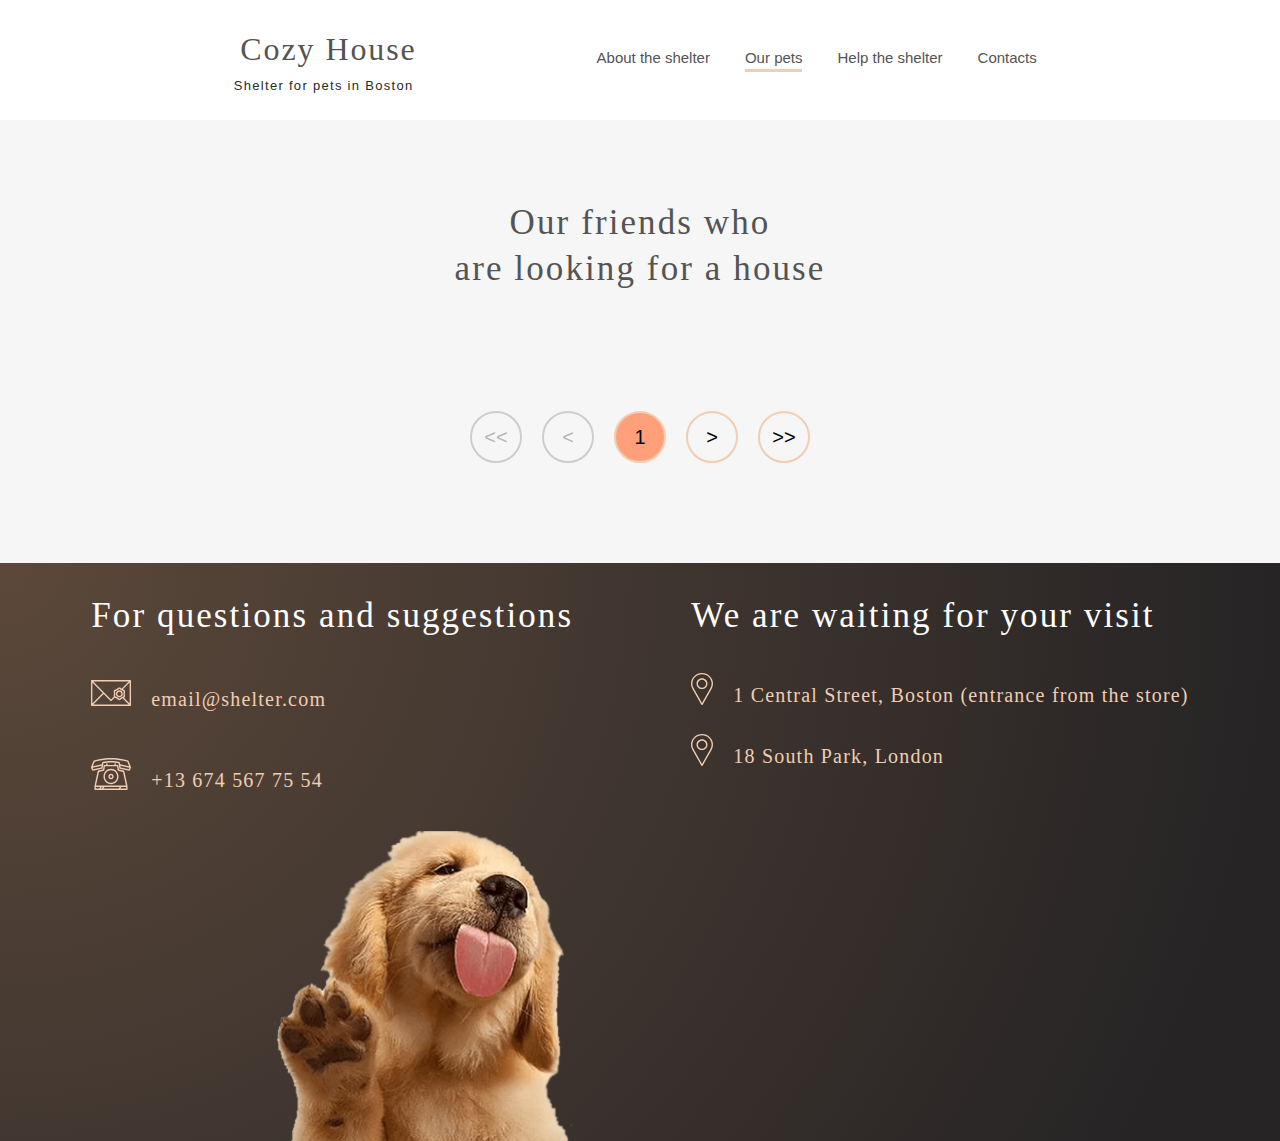
==== commit fb8eca5c: "fead: add mobile version (768px) page 1" ====
--- a/pages/pets/index.html
+++ b/pages/pets/index.html
@@ -51,6 +51,7 @@
         </div>
     </div>
 </div>
+<div  class="burgerOverlay"></div>
 <div class="wrapper">
     <header class="header">
         <section>
@@ -157,11 +158,11 @@
                 -->
                 </div>
                 <div class="buttonsSwitches">
-                    <button class="buttonsSwitch clicking" id ="arrowLeftAll" disabled><<</button>
-                    <button class="buttonsSwitch clicking" id = "arrowLeft" disabled><</button>
+                    <button class="buttonsSwitch clicking " id ="arrowLeftAll" disabled><<</button>
+                    <button class="buttonsSwitch clicking " id = "arrowLeft" disabled><</button>
                     <button class="buttonsSwitch color" id="countPages">1</button>
-                    <button class="buttonsSwitch clicking" id="arrowRight">></button>
-                    <button class="buttonsSwitch clicking" id ="arrowRightAll">>></button>
+                    <button class="buttonsSwitch clicking " id="arrowRight">></button>
+                    <button class="buttonsSwitch clicking " id ="arrowRightAll">>></button>
                 </div>
         </section>
     </main>
--- a/pages/pets/style.css
+++ b/pages/pets/style.css
@@ -5,7 +5,7 @@
 *::after {
 	padding: 0;
 	margin: 0;
-	border: 0
+	border: 0;
 	box-sizing: border-box;
 }
 
@@ -33,7 +33,7 @@
 }
 
 body {
-	font-family: Rubik;
+	font-family: Rubik, serif;
 	font-size: 12px;
 	color: #616161;
 
@@ -43,7 +43,7 @@
 /*Ограничивающий контейнер*/
 [class*="__conteiner"] {
 	max-width: 1200px;
-	margin: 0px auto;
+	margin: 0 auto;
 
 }
 
@@ -57,7 +57,7 @@
 }
 
 .header__textLogoOurPets{
-	font-family: 'Georgia';
+	font-family: 'Georgia', serif;
 	font-style: normal;
 	font-weight: 400;
 	font-size: 32px;
@@ -72,7 +72,7 @@
 	position: relative;
 	top: 50px;
 	right: 183px;
-	font-family: 'Arial';
+	font-family: 'Arial', serif;
 	font-style: normal;
 	font-weight: 400;
 	font-size: 13px;
@@ -89,7 +89,7 @@
 }
 
 .menu__linkOurPets{
-	font-family: 'Arial';
+	font-family: 'Arial', serif;
 	font-style: normal;
 	font-weight: 400;
 	font-size: 15px;
@@ -112,7 +112,7 @@
 .our__friendsPage{
 	margin-top:50px;
 	background: #F6F6F6;
-	padding: 80px 0px 0px 0px;
+	padding: 80px 0 0 0;
 }
 
 .our__friends_bodyOurPets{
@@ -134,18 +134,22 @@
 	width: 52px;
 	height: 52px;
 	background: #F6F6F6;
-	margin: 60px 0px 100px 0px;
+	margin: 60px 0 100px 0;
 	cursor: pointer;
 	font-size: 20px;
 }
+.buttonsSwitch:hover:enabled{
+	background: #FFA07A;
+	border: #FFA07A;
+}
 button.clicking:disabled {
 	border: 2px #cdcdcd solid;
-
+	cursor: default;
 
 }
 button.color{
-	background: #F1CDB3;
+	background: #FFA07A;
 	cursor: default;
 }
 
-}+
--- a/pages/main/style.css
+++ b/pages/main/style.css
@@ -1,600 +1,624 @@
 /*Обнуление*/
 
-*, 
+*,
 *::before,
 *::after {
-	padding: 0;
-	margin: 0;
-	border: 0
-	box-sizing: border-box;
+    padding: 0;
+    margin: 0;
+    border: 0;
+    box-sizing: border-box;
 }
 
 a {
-	text-decoration: none;
+    text-decoration: none;
 }
 
 ul, ol, li {
-	list-style: none;
+    list-style: none;
 }
 
 img {
-	vertical-align: top;
-}
-
-h1, h2, h3, h4, h5, h6{
-	font-weight: inherit;
-	font-size: inherit;
+    vertical-align: top;
+}
+
+h1, h2, h3, h4, h5, h6 {
+    font-weight: inherit;
+    font-size: inherit;
 }
 
 html, body {
-	height: 100%;
-	line-height: 1;
-	
+    height: 100%;
+    line-height: 1;
+
 }
 
 body {
-	font-family: Rubik;
-	font-size: 12px;
-	color: #616161;
-
-}
+    font-family: Rubik;
+    font-size: 12px;
+    color: #616161;
+
+}
+
+body.overlay {
+    overflow: hidden;
+}
+
+body.overlay::after {
+    content: "";
+    display: block;
+    position: fixed;
+    top: 0;
+    bottom: 0;
+    left: 0;
+    right: 0;
+    background-color: rgba(41, 41, 41, 0.6);
+}
+
+
+#logo-burger {
+    display: none;
+}
+
+#logo-burger h1 a {
+    color: #F1CDB3;
+    text-decoration: none;
+    font-size: 32px;
+    letter-spacing: 0.06em;
+    margin: 0;
+}
+
+#logo-burger .header__textLogoBottom {
+    margin: 0;
+    font-family: 'arial normal', serif;
+    color: #FFFFFF;
+    font-size: 13px;
+    letter-spacing: 1.4px;
+    text-align: end;
+}
+
 
 .background {
 
-	background-image: radial-gradient(100% 215.42% at 0% 0%, #5B483A 0%, #262425 100%);
+    background-image: radial-gradient(100% 215.42% at 0% 0%, #5B483A 0%, #262425 100%);
 }
 
 
 .wrapper {
-	overflow: hidden;
-	display: flex;
-	flex-direction: column;
-	min-height: 100%;
-
-
-}
+    overflow: hidden;
+    display: flex;
+    flex-direction: column;
+    min-height: 100%;
+
+
+}
+
 .button {
-	background: #F1CDB3;
-	border-radius: 100px;
-	font-family: 'Georgia';
-	font-style: normal;
-	font-weight: 400;
-	font-size: 17px;
-	line-height: 130%;
-	letter-spacing: 0.06em;
-	color: #292929;
-	padding: 15px 45px;
-	position: relative;
-	bottom: 14px;
-
-}
-
-
-
-
-.button:hover{
-	background: #FFA07A;
+    background: #F1CDB3;
+    border-radius: 100px;
+    font-family: 'Georgia';
+    font-style: normal;
+    font-weight: 400;
+    font-size: 17px;
+    line-height: 130%;
+    letter-spacing: 0.06em;
+    color: #292929;
+    padding: 15px 45px;
+    position: relative;
+    bottom: 14px;
+
+}
+
+
+.button:hover {
+    background: #FFA07A;
 }
 
 /*Ограничивающий контейнер*/
 [class*="__conteiner"] {
-	max-width: 1200px;
-	margin: 0px auto;
-
-}
-
-/*Header*/
-
-.header  {
-
-
-}
-
-
+    max-width: 1200px;
+    margin: 0px auto;
+
+}
 
 .header__conteiner {
-	display: flex;
-	align-items: center;
+    display: flex;
+    align-items: center;
 }
 
 .header__textLogo {
-	font-family: 'Georgia';
-	font-style: normal;
-	font-weight: 400;
-	font-size: 32px;
-	line-height: 110%;
-	letter-spacing: 0.06em;
-	color: #F1CDB3;
-	padding-top: 66px;
-
-
-}
+    font-family: 'Georgia';
+    font-style: normal;
+    font-weight: 400;
+    font-size: 32px;
+    line-height: 110%;
+    letter-spacing: 0.06em;
+    color: #F1CDB3;
+    padding-top: 66px;
+
+
+}
+
 .header__textLogoBottom {
-	position: relative;
-	top: 68px;
-	right: 183px;
-	font-family: 'Arial';
-	font-style: normal;
-	font-weight: 400;
-	font-size: 13px;
-	line-height: 15px;
-	letter-spacing: 0.1em;
-	color: #FAFAFA;
-}
-
-.header__menu{
-	flex: 1 1 auto;
-}
-
-.menu{
-	display: flex;
-	justify-content: flex-end;
-
-}
-
-.menu__body{
-	padding-right: 3px;
-}
-
-
-.menu__list{
-	display: flex;
-	gap: 35px;
-	padding-top: 87px;
-}
-
+    position: relative;
+    top: 8px;
+    right: -2px;
+    font-family: 'Arial';
+    font-style: normal;
+    font-weight: 400;
+    font-size: 13px;
+    line-height: 15px;
+    letter-spacing: 0.1em;
+    color: #FAFAFA;
+}
+
+.header__menu {
+    flex: 1 1 auto;
+}
+
+.menu {
+    display: flex;
+    justify-content: flex-end;
+
+}
+
+.menu__body {
+    padding-right: 3px;
+}
+
+
+.menu__list {
+    display: flex;
+    gap: 35px;
+    padding-top: 87px;
+}
 
 
 .menu__link {
-	font-family: Arial; 
-	font-style: normal;
-	font-weight: 400;
-	font-size: 15px;
-	line-height: 160%;
-	color: #CDCDCD; 
+    font-family: Arial;
+    font-style: normal;
+    font-weight: 400;
+    font-size: 15px;
+    line-height: 160%;
+    color: #CDCDCD;
 }
 
 .menu__link:focus, #click {
-	padding-bottom: 3px;
-	border-bottom: 3px solid #F1CDB3;;
+    padding-bottom: 3px;
+    border-bottom: 3px solid #F1CDB3;;
 }
 
 .menu__link:hover {
-	color: #FAFAFA;
+    color: #FAFAFA;
 }
 
 /*Main block "Take care of your family's heaith"*/
 
-.make__friend {
-	
-}
-
-.make__friend__conteiner{
-	display: flex;
-	align-items: center;
-	
-}
-
-.make__friend__content{
-	flex: 0 1 42%;
-}
-
-.make__friend__image{
-	flex: 0 1 58%;
-	padding-top: 80px;
+
+.make__friend__conteiner {
+    display: flex;
+    align-items: center;
+
+}
+
+.make__friend__content {
+    flex: 0 1 42%;
+}
+
+.make__friend__image {
+    flex: 0 1 58%;
+    padding-top: 80px;
 }
 
 .make__friend__text__block {
-	max-width: 460px;
+    max-width: 460px;
 }
 
 
 .text__block__title {
-	font-family: 'Georgia';
-	font-style: normal;
-	font-weight: 400;
-	font-size: 44px;
-	line-height: 130%;
-	color: #FFFFFF;
-	max-width: 310px
+    font-family: 'Georgia';
+    font-style: normal;
+    font-weight: 400;
+    font-size: 44px;
+    line-height: 130%;
+    color: #FFFFFF;
+    max-width: 310px
 }
 
 .text__block__text {
-	font-family: 'Arial';
-	font-style: normal;
-	font-weight: 400;
-	font-size: 15px;
-	line-height: 160%;
-	color: #CDCDCD;
+    font-family: 'Arial';
+    font-style: normal;
+    font-weight: 400;
+    font-size: 15px;
+    line-height: 160%;
+    color: #CDCDCD;
 
 }
 
 .text__block__title:not(:last-child) {
-	margin: 0px 0px 42px 0px;
+    margin: 0px 0px 42px 0px;
 }
 
 .text__block__text:not(:last-child) {
-	margin: 0px 0px 70px 0px;
+    margin: 0px 0px 70px 0px;
 }
 
 .button:not(:last-child) {
-	margin: 0px 0px 70px 0px;
+    margin: 0px 0px 70px 0px;
 }
 
 
 /*Main block "About the shelter “Cozy House”"*/
 
 .about__shelter {
-	padding: 80px 0px 100px 0px;
-
-}
-
-
-.about__shelter__conteiner{
-	display: flex;
-	align-items: center;
-	
-
-}
-
-.about__shelter__content{
-	flex: 0 1 72%;
-
-
-}
-
-.about__shelter__description{
-	flex: 0 1 50%;
-	padding: 0px 0px 0px 175px;
-	
+    padding: 80px 0px 100px 0px;
+
+}
+
+
+.about__shelter__conteiner {
+    display: flex;
+    align-items: center;
+
+
+}
+
+.about__shelter__content {
+    flex: 0 1 72%;
+
+
+}
+
+.about__shelter__description {
+    flex: 0 1 50%;
+    padding: 0px 0px 0px 175px;
+
 
 }
 
 
 .about__shelter__text {
-	max-width: 430px;
-	font-family: 'Arial';
-	font-style: normal;
-	font-weight: 400;
-	font-size: 15px;
-	line-height: 160%;
-	color: #4C4C4C;
+    max-width: 430px;
+    font-family: 'Arial';
+    font-style: normal;
+    font-weight: 400;
+    font-size: 15px;
+    line-height: 160%;
+    color: #4C4C4C;
 }
 
 .about__shelter__text:not(:last-child) {
-	margin: 0px 0px 25px 0px;
-}
-
-.about__shelter__title{
-	max-width: 370px;
-	font-family: 'Georgia';
-	font-style: normal;
-	font-weight: 400;
-	font-size: 35px;
-	line-height: 130%;
-	letter-spacing: 0.06em;
-	color: #545454;
+    margin: 0px 0px 25px 0px;
+}
+
+.about__shelter__title {
+    max-width: 370px;
+    font-family: 'Georgia';
+    font-style: normal;
+    font-weight: 400;
+    font-size: 35px;
+    line-height: 130%;
+    letter-spacing: 0.06em;
+    color: #545454;
 }
 
 .about__shelter__title:not(:last-child) {
-	margin: 0px 0px 25px 0px;
+    margin: 0px 0px 25px 0px;
 }
 
 /*Main block "Our friends who are looking for a house"*/
 
 .our__friends {
-	background: #F6F6F6;
-	padding: 80px 0px 0px 0px;
+    background: #F6F6F6;
+    padding: 80px 0px 0px 0px;
 }
 
 .our__friends_title {
-	text-align: center;
-	font-family: 'Georgia';
-	font-style: normal;
-	font-weight: 400;
-	font-size: 35px;
-	line-height: 130%;
-	letter-spacing: 0.06em;
-	color: #545454;
-
-}
-
-
-.our__friends_body_1{
-	display: flex;
-	align-items: center;
-	justify-content: center;
-}
-
-
-.our__friends_body{
-	display: flex;
-	gap: 90px;
-}
-
-.our__friends__slider{
-	flex: 0 1 33.333%;
-	padding: 60px 0px 0px 0px;
-
-}
+    text-align: center;
+    font-family: 'Georgia';
+    font-style: normal;
+    font-weight: 400;
+    font-size: 35px;
+    line-height: 130%;
+    letter-spacing: 0.06em;
+    color: #545454;
+
+}
+
+
+.our__friends_body_1 {
+    display: flex;
+    align-items: center;
+    justify-content: center;
+}
+
+
+.our__friends_body {
+    display: flex;
+    gap: 90px;
+}
+
+.our__friends__slider {
+    flex: 0 1 33.333%;
+    padding: 60px 0px 0px 0px;
+    cursor: pointer;
+
+}
+
 .our__friends__icon:hover {
-	box-shadow:0 0 10px #000; 
-	transition: all 0.5s ease;
+    box-shadow: 0 0 10px #000;
+    transition: all 0.5s ease;
 }
 
 .our__friends__icon:hover * .learn__more {
     background: #F1CDB3;
 }
 
-.friends__icon{
-
-	background: #FAFAFA;
-	border-radius: 9px;
-	display: flex;
-	flex-direction: column;
-	align-items: center;
-	width: 270px;
-	height: 435px;
-
-}
-
-
 .friends__icon {
-	margin: 0px 0px 30px 0px;
-
-}
-.our__friends__title{
-
-	font-family: 'Georgia';
-	font-style: normal;
-	font-weight: 400;
-	font-size: 20px;
-	line-height: 23px;
-	text-align: center;
-	letter-spacing: 0.06em;
-	color: #545454;
-	padding: 30px 0px 0px 0px;
-
-
-}
-.our__friends__button{
-
-	padding: 45px 0px 0px 0px;
-
+
+    background: #FAFAFA;
+    border-radius: 9px;
+    display: flex;
+    flex-direction: column;
+    align-items: center;
+    width: 270px;
+    height: 435px;
+
+}
+
+.friends__icon {
+    margin: 0px 0px 30px 0px;
+
+}
+
+.our__friends__title {
+
+    font-family: 'Georgia';
+    font-style: normal;
+    font-weight: 400;
+    font-size: 20px;
+    line-height: 23px;
+    text-align: center;
+    letter-spacing: 0.06em;
+    color: #545454;
+    padding: 30px 0px 0px 0px;
+
+
+}
+
+.our__friends__button {
+
+    padding: 45px 0px 0px 0px;
 
 
 }
 
 .learn__more {
-	border: 2px solid #F1CDB3;
-	border-radius: 100px;
-	padding: 15px 45px;
-	font-family: 'Georgia';
-	font-style: normal;
-	font-weight: 400;
-	font-size: 17px;
-	line-height: 130%;
-	letter-spacing: 0.06em;
-	color: #292929;
-
-}
-
-.arrowLeft  {
-	border: 2px solid #F1CDB3;
-	border-radius: 100px;
-	width: 52px;
-	height: 52px;
-	background: #F6F6F6;
-	margin: 26px 53px 0px 0px;
-	cursor: pointer;
-
-
-
-}
-
+    border: 2px solid #F1CDB3;
+    border-radius: 100px;
+    padding: 15px 45px;
+    font-family: 'Georgia';
+    font-style: normal;
+    font-weight: 400;
+    font-size: 17px;
+    line-height: 130%;
+    letter-spacing: 0.06em;
+    color: #292929;
+    cursor: pointer;
+
+}
+
+.arrowLeft {
+    border: 2px solid #F1CDB3;
+    border-radius: 100px;
+    width: 52px;
+    height: 52px;
+    background: #F6F6F6;
+    margin: 26px 53px 0px 0px;
+    cursor: pointer;
+}
 
 .arrowRight {
-	border: 2px solid #F1CDB3;
-	border-radius: 100px;
-	width: 52px;
-	height: 52px;
-	background: #F6F6F6;
-	margin: 26px 0px 0px 53px;
-	cursor: pointer;
-	
-}
-
-
-.arrowLeft:hover, .arrowRight:hover{
-	background:#FFA07A;
-}
-
-.our__friends_get_the_rest{
-	width: 261px;
-	height: 52px;
-	left: 470px;
-	top: 645px;
-	background: #F1CDB3;
-	border-radius: 100px;
-	font-family: 'Georgia';
-	font-style: normal;
-	font-weight: 400;
-	font-size: 17px;
-	line-height: 130%;
-	letter-spacing: 0.06em;
-	color: #292929;
-	border: none;
-	margin: 29px 0px 100px 544px;
-	cursor: pointer;
-}
-
-.our__friends_get_the_rest:hover{
-	background: #FFA07A;
-}
+    border: 2px solid #F1CDB3;
+    border-radius: 100px;
+    width: 52px;
+    height: 52px;
+    background: #F6F6F6;
+    margin: 26px 0px 0px 53px;
+    cursor: pointer;
+}
+
+
+.arrowLeft:hover, .arrowRight:hover {
+    background: #FFA07A;
+}
+
+.our__friends_get_the_rest {
+    width: 261px;
+    height: 52px;
+    left: 470px;
+    top: 645px;
+    background: #F1CDB3;
+    border-radius: 100px;
+    font-family: 'Georgia';
+    font-style: normal;
+    font-weight: 400;
+    font-size: 17px;
+    line-height: 130%;
+    letter-spacing: 0.06em;
+    color: #292929;
+    border: none;
+    margin: 29px 0px 100px 544px;
+    cursor: pointer;
+}
+
+.our__friends_get_the_rest:hover {
+    background: #FFA07A;
+}
+
 /*How you can help our shelter*/
 
 .help__shelter_title {
 
-	font-family: 'Georgia';
-	font-style: normal;
-	font-weight: 400;
-	font-size: 35px;
-	line-height: 130%;
-	text-align: center;
-	letter-spacing: 0.06em;
-	color: #545454;
-	padding: 80px 0px 0px 0px;
-}
-
-
-.help__shelter__body { 
-	display: flex;
-	align-items: center;
-	flex-wrap: wrap;
-	gap: 10px;
-	text-align: center;
-	padding: 0px 0px 85px 0px;
-
-}
-
-
-.help__shelter__list{
-	
-	
-	padding: 60px 0px 0px 0px;
-	flex: 1 1 200px;
+    font-family: 'Georgia';
+    font-style: normal;
+    font-weight: 400;
+    font-size: 35px;
+    line-height: 130%;
+    text-align: center;
+    letter-spacing: 0.06em;
+    color: #545454;
+    padding: 80px 0px 0px 0px;
+}
+
+
+.help__shelter__body {
+    display: flex;
+    align-items: center;
+    flex-wrap: wrap;
+    gap: 10px;
+    text-align: center;
+    padding: 0px 0px 85px 0px;
+
+}
+
+
+.help__shelter__list {
+
+
+    padding: 60px 0px 0px 0px;
+    flex: 1 1 200px;
 }
 
 .help__shelter__text {
-	font-family: 'Georgia';
-	font-style: normal;
-	font-weight: 400;
-	font-size: 20px;
-	line-height: 115%;
-	text-align: center;
-	letter-spacing: 0.06em;
-	color: #545454;
-
-}
-
+    font-family: 'Georgia';
+    font-style: normal;
+    font-weight: 400;
+    font-size: 20px;
+    line-height: 115%;
+    text-align: center;
+    letter-spacing: 0.06em;
+    color: #545454;
+
+}
 
 
 .help__shelter__list:nth-child(6) {
-	margin-left: 85px;
-	
+    margin-left: 85px;
+
 }
 
 .help__shelter__list:nth-child(7) {
-	margin-left: -5px;
-	
+    margin-left: -5px;
+
 }
 
 .help__shelter__list:nth-child(8) {
-	margin-left: -5px;
-	
+    margin-left: -5px;
+
 }
 
 
 .help__shelter__list img {
-	margin-bottom: 30px;
+    margin-bottom: 30px;
 }
 
 /*You can also make a donation*/
 .make__donation {
-	background: #F6F6F6;
-	padding: 80px 0px 100px 0px;
-}
-
-.make__donation__numberCard{
-	background: #F1CDB3;
-	border-radius: 9px;
-	width: 295px;
-	padding: 10px 15px;
-	border: none;
-
-}
-
-.img__card{
-	position: relative;
+    background: #F6F6F6;
+    padding: 80px 0px 100px 0px;
+}
+
+.make__donation__numberCard {
+    background: #F1CDB3;
+    border-radius: 9px;
+    width: 295px;
+    padding: 10px 15px;
+    border: none;
+
+}
+
+.img__card {
+    position: relative;
 }
 
 .img__card > img {
-	position: absolute;
-	padding: 10px 15px 10px 15px;
+    position: absolute;
+    padding: 10px 15px 10px 15px;
 }
 
 .img__card > input {
-	padding-left: 40px;
+    padding-left: 40px;
 }
 
 input[placeholder] {
-	font-family: 'Georgia';
-	font-style: normal;
-	font-weight: 400;
-	font-size: 20px;
-	line-height: 115%;
-	letter-spacing: 0.06em;
-	color: #545454;
-	text-indent: 15px;
-}
+    font-family: 'Georgia';
+    font-style: normal;
+    font-weight: 400;
+    font-size: 20px;
+    line-height: 115%;
+    letter-spacing: 0.06em;
+    color: #545454;
+    text-indent: 15px;
+}
+
 .make__donation__numberCard:not(:last-child) {
-	margin: 0px 0px 30px 0px;
-}
-
-.make__donation__conteiner{
-	display: flex;
-	align-items: center;
-}
-
-.make__donation__description{
-	flex: 0 1 32%;
-	padding: 0px 0px 0px 143px;
-}
-
-.make__donation__content{
-	flex: 0 1 68%;
-	padding: 0px 0px 0px 30px;
-}
-
-.make__donation__title{
-	font-family: 'Georgia';
-	font-style: normal;
-	font-weight: 400;
-	font-size: 35px;
-	line-height: 130%;
-	letter-spacing: 0.06em;
-	color: #545454;
-	max-width: 300px;
+    margin: 0px 0px 30px 0px;
+}
+
+.make__donation__conteiner {
+    display: flex;
+    align-items: center;
+}
+
+.make__donation__description {
+    flex: 0 1 32%;
+    padding: 0px 0px 0px 143px;
+}
+
+.make__donation__content {
+    flex: 0 1 68%;
+    padding: 0px 0px 0px 30px;
+}
+
+.make__donation__title {
+    font-family: 'Georgia';
+    font-style: normal;
+    font-weight: 400;
+    font-size: 35px;
+    line-height: 130%;
+    letter-spacing: 0.06em;
+    color: #545454;
+    max-width: 300px;
 }
 
 .make__donation__title:not(:last-child) {
-	margin: 0px 0px 20px 0px;
+    margin: 0px 0px 20px 0px;
 }
 
 .make__donation___subtitle {
-	font-family: 'Georgia';
-	font-style: normal;
-	font-weight: 400;
-	font-size: 15px;
-	line-height: 110%;
-	letter-spacing: 0.06em;
-	color: #545454;
+    font-family: 'Georgia';
+    font-style: normal;
+    font-weight: 400;
+    font-size: 15px;
+    line-height: 110%;
+    letter-spacing: 0.06em;
+    color: #545454;
 
 }
 
 .make__donation___subtitle:not(:last-child) {
-	margin: 0px 0px 20px 0px;
+    margin: 0px 0px 20px 0px;
 }
 
 .make__donation___text {
-	font-family: 'Arial';
-	font-style: italic;
-	font-weight: 400;
-	font-size: 12px;
-	line-height: 18px;
-	color: #B2B2B2;
-	max-width: 380px;
-	margin: 20px 0px 0px 0px;
+    font-family: 'Arial';
+    font-style: italic;
+    font-weight: 400;
+    font-size: 12px;
+    line-height: 18px;
+    color: #B2B2B2;
+    max-width: 380px;
+    margin: 20px 0px 0px 0px;
 
 }
 
@@ -602,73 +626,438 @@
 /*Footer*/
 
 .footer__conteiner {
-	display: flex;
-	justify-content: space-between;
-	padding: 56px 0px 0px 0px;
-	gap: 158px;
-	align-items: flex-start;
-	
+    display: flex;
+    justify-content: space-between;
+    padding: 56px 0px 0px 0px;
+    gap: 158px;
+    align-items: flex-start;
+
 
 }
 
 
 .footer__questions__title, .footer__location__title {
-	font-family: 'Georgia';
-	font-style: normal;
-	font-weight: 400;
-	font-size: 35px;
-	line-height: 130%;
-	letter-spacing: 0.06em;
-	color: #FFFFFF;
-	
-
-}
-
-.footer__questions__email, .footer__questions__phone, .footer__location__address1, .footer__location__address2{
-	font-family: 'Georgia';
-	font-style: normal;
-	font-weight: 400;
-	font-size: 20px;
-	line-height: 115%;
-	letter-spacing: 0.06em;
-	color: #F1CDB3;
-	align-items: center;
-}
-
-
-.footer__questions__title:not(:last-child), .footer__location__title:not(:last-child){
-	margin: 0px 0px 45px 0px;
+    font-family: 'Georgia';
+    font-style: normal;
+    font-weight: 400;
+    font-size: 35px;
+    line-height: 130%;
+    letter-spacing: 0.06em;
+    color: #FFFFFF;
+
+
+}
+
+.footer__questions__email, .footer__questions__phone, .footer__location__address1, .footer__location__address2 {
+    font-family: 'Georgia';
+    font-style: normal;
+    font-weight: 400;
+    font-size: 20px;
+    line-height: 115%;
+    letter-spacing: 0.06em;
+    color: #F1CDB3;
+    align-items: center;
+}
+
+
+.footer__questions__title:not(:last-child), .footer__location__title:not(:last-child) {
+    margin: 0px 0px 45px 0px;
 }
 
 .img__footer__phone, .img__footer__email, .img__footer__address1, .img__footer__address2 {
-	padding: 0px 20px 0px 0px;
-
-}
-
-.footer__email{
-	margin: 49px 0px;
+    padding: 0px 20px 0px 0px;
+
+}
+
+.footer__email {
+    margin: 49px 0px;
 }
 
 .footer__location2 {
-	margin: 29px 0px;
-}
-
-.img__footer__email, .img__footer__phone, .img__footer__address1, .img__footer__address2{
-	position: relative;
-	bottom: 11px;
-}
-
-
-.footer__location1, .footer__location2, .footer__email, .footer__phone{
-	display: flex;
-}
-
-.footer__questions__email:hover, .footer__questions__phone:hover, 
-.footer__location__address1:hover, .footer__location__address2:hover{
-	color: #FFA07A;
-}
-
-
-
-
-
+    margin: 29px 0px;
+}
+
+.img__footer__email, .img__footer__phone, .img__footer__address1, .img__footer__address2 {
+    position: relative;
+    bottom: 11px;
+}
+
+
+.footer__location1, .footer__location2, .footer__email, .footer__phone {
+    display: flex;
+}
+
+.footer__questions__email:hover, .footer__questions__phone:hover,
+.footer__location__address1:hover, .footer__location__address2:hover {
+    color: #FFA07A;
+}
+
+.pup-up {
+    width: 100%;
+    height: 100%;
+    position: fixed;
+    top: 0;
+    left: 0;
+    background: rgba(41, 41, 41, 0.6);
+    z-index: 1;
+}
+
+
+.pup-up-content {
+    background: transparent;
+    position: fixed;
+    top: 50%;
+    left: 50%;
+    transform: translate(-50%, -50%);
+    z-index: 2;
+
+}
+
+.pupUpContainer {
+    width: 900px;
+    min-height: 500px;
+    background: rgba(250, 250, 250, 1);
+    display: flex;
+    flex-direction: row;
+    border-radius: 10px;
+}
+
+.pupUpClose {
+    position: relative;
+    left: 100%;
+    width: 52px;
+    height: 52px;
+    border: 2px solid rgba(241, 205, 179, 1);
+    border-radius: 50%;
+    background: transparent;
+}
+
+.pupUpClose:hover {
+    background: rgba(253, 220, 196, 1);
+    border: solid rgba(253, 220, 196, 1);
+}
+
+.materialIcons {
+    font-family: 'Material Icons';
+    font-size: 24px;
+
+}
+
+.hidden {
+    visibility: hidden;
+}
+
+.petListImg {
+    width: 550px;
+    margin-right: 30px;
+}
+
+
+.petInfoBlock {
+    padding: 50px 20px 88px 0;
+
+}
+
+.pupUpTitle {
+    font-family: 'Georgia';
+    font-style: normal;
+    font-weight: 400;
+    font-size: 35px;
+    line-height: 130%;
+    letter-spacing: 0.06em;
+    color: #000000;
+    padding-bottom: 10px;
+
+}
+
+
+.pupUpSubtitle {
+    font-family: 'Georgia';
+    font-style: normal;
+    font-weight: 400;
+    font-size: 20px;
+    line-height: 23px;
+    letter-spacing: 0.06em;
+    color: #000000;
+    padding-bottom: 40px;
+
+}
+
+.pupUpDescription {
+    font-family: 'Georgia';
+    padding-bottom: 40px;
+    font-size: 15px;
+    line-height: 17px;
+    letter-spacing: 0.06em;
+    color: #000000;
+
+
+}
+
+.pupUpListItem {
+    font-family: 'Georgia';
+    padding-bottom: 10px;
+    color: #000000;
+    font-size: 15px;
+    font-weight: 400;
+    line-height: 17px;
+    letter-spacing: 0.06em;
+
+}
+
+.listItem {
+    padding-left: 17px;
+}
+
+
+.listItem li {
+    list-style: initial;
+    color: #F1CDB3;
+}
+
+.listItem li span {
+    color: black;
+}
+
+#menu__toggle {
+    opacity: 0;
+}
+
+/*Медиа запросы*/
+
+@media all and (min-width: 768px) and (max-width: 1280px) {
+
+    .header {
+        max-width: none;
+        margin: 0 auto;
+    }
+
+    .header-container {
+        gap: 0;
+        padding: 30px;
+        margin-left: 20px;
+        margin-top: -56px;
+    }
+
+    .make__friend__conteiner {
+        flex-direction: column;
+        gap: 100px;
+        margin-top: 30px;
+        padding: 0 100px 0 100px;
+        display: flex;
+    }
+
+    .make__friend__conteiner .text__block__title {
+        line-height: 57.2px;
+        display: flex;
+    }
+
+    .make__friend__conteiner .make__friend__text__block {
+
+        max-width: 430px;
+
+    }
+
+    .make__friend__conteiner .make__friend__text__block .text__block__button {
+        align-self: center;
+
+    }
+
+    .make__friend__conteiner img {
+        margin-left: 130px;
+        width: 569px;
+        align-self: center;
+
+    }
+
+    .about__shelter__conteiner {
+        flex-direction: column-reverse;
+        gap: 80px;
+    }
+
+    .about-text {
+        max-width: none;
+    }
+
+    .about__shelter__text__block {
+        margin: 0px 0px 0 168px;
+    }
+
+    .about__shelter__image {
+        position: relative;
+    }
+
+    .our__friends_body {
+        gap: 0 40px;
+    }
+
+    .our__friends_body_1 {
+        /*padding-left: 30px;*/
+        /*padding-right: 30px;*/
+        /*gap: 12px;*/
+        justify-content: center;
+    }
+
+    .arrowLeft {
+        margin: 26px 10px 0px 0px;
+    }
+
+    .arrowRight {
+        margin: 26px 0px 0px 10px;
+    }
+
+    .our__friends_get_the_rest {
+        margin-left: 37%;
+    }
+
+    .help__shelter__conteiner .help__shelter_title {
+        margin-bottom: 58px;
+    }
+
+    .help__shelter__body {
+        display: grid;
+        grid-template-columns: repeat(3, auto);
+        gap: 53px 12%;
+        justify-content: space-evenly;
+        margin: 0 75px;
+    }
+
+    .make__donation__conteiner {
+        flex-direction: column-reverse;
+        gap: 60px;
+        padding-top: 80px;
+        padding-bottom: 100px;
+    }
+
+    .make__donation__title {
+        line-height: 45.5px;
+    }
+
+    .make__donation__content {
+        max-width: none;
+        margin: 0 194px;
+    }
+
+    .footer__conteiner {
+        display: grid;
+        grid-template-areas:
+            "contacts location"
+            "dog dog";
+        padding: 30px 30px 0;
+        gap: 25px 8.5%;
+        justify-content: space-evenly;
+        justify-items: right;
+    }
+
+    .footer__questions__title .footer__location__title {
+        padding-top: 0;
+    }
+
+    .pupUpContainer {
+        overflow: hidden;
+        display: flex;
+        width: 630px;
+        align-items: center;
+        border-radius: 9px;
+        background-color: #FAFAFA;
+    }
+
+    .petListImg {
+        width: 350px;
+    }
+
+    .petInfoBlock {
+        width: 260px;
+        margin: 14px 9px 37px 11px;
+    }
+
+    .pupUpTitle {
+        margin: 0 0 13px;
+    }
+
+    .pupUpSubtitle {
+        padding-bottom: 20px;
+        letter-spacing: 0;
+    }
+
+    .pupUpDescription {
+        font-size: 13px;
+        padding-bottom: 20px;
+        line-height: 14.3px;
+        letter-spacing: 0.05em;
+    }
+
+    .listItem .pupUpListItem {
+        margin-bottom: 6px;
+    }
+}
+
+@media all and (max-width: 768px) {
+
+    .menu__btn {
+        display: flex; /* используем flex для центрирования содержимого */
+        align-items: center; /* центрируем содержимое кнопки */
+        position: fixed;
+        top: 20px;
+        right: 20px;
+        width: 26px;
+        height: 26px;
+        cursor: pointer;
+        z-index: 1;
+    }
+
+    .menu__btn > span,
+    .menu__btn > span::before,
+    .menu__btn > span::after {
+        display: block;
+        position: absolute;
+        width: 100%;
+        height: 2px;
+        background-color: #616161;
+    }
+
+    .menu__btn > span::before {
+        content: '';
+        top: -8px;
+    }
+
+    .menu__btn > span::after {
+        content: '';
+        top: 8px;
+    }
+
+    .menu__body {
+        display: block;
+        position: fixed;
+        visibility: hidden;
+        top: 0;
+        left: -100%;
+        width: 300px;
+        height: 100%;
+        margin: 0;
+        padding: 80px 0;
+        list-style: none;
+        text-align: center;
+        background-color: #ECEFF1;
+        box-shadow: 1px 0px 6px rgba(0, 0, 0, .2);
+    }
+
+    .menu__link {
+        display: block;
+        padding: 12px 24px;
+        color: #333;
+        font-family: 'Roboto', sans-serif;
+        font-size: 20px;
+        font-weight: 600;
+        text-decoration: none;
+    }
+
+    #menu__toggle:checked ~ .menu__btn > span {
+        transform: rotate(90deg);
+    }
+
+    #menu__toggle:checked ~ .menu__body {
+        visibility: visible;
+        left: 0;
+    }
+}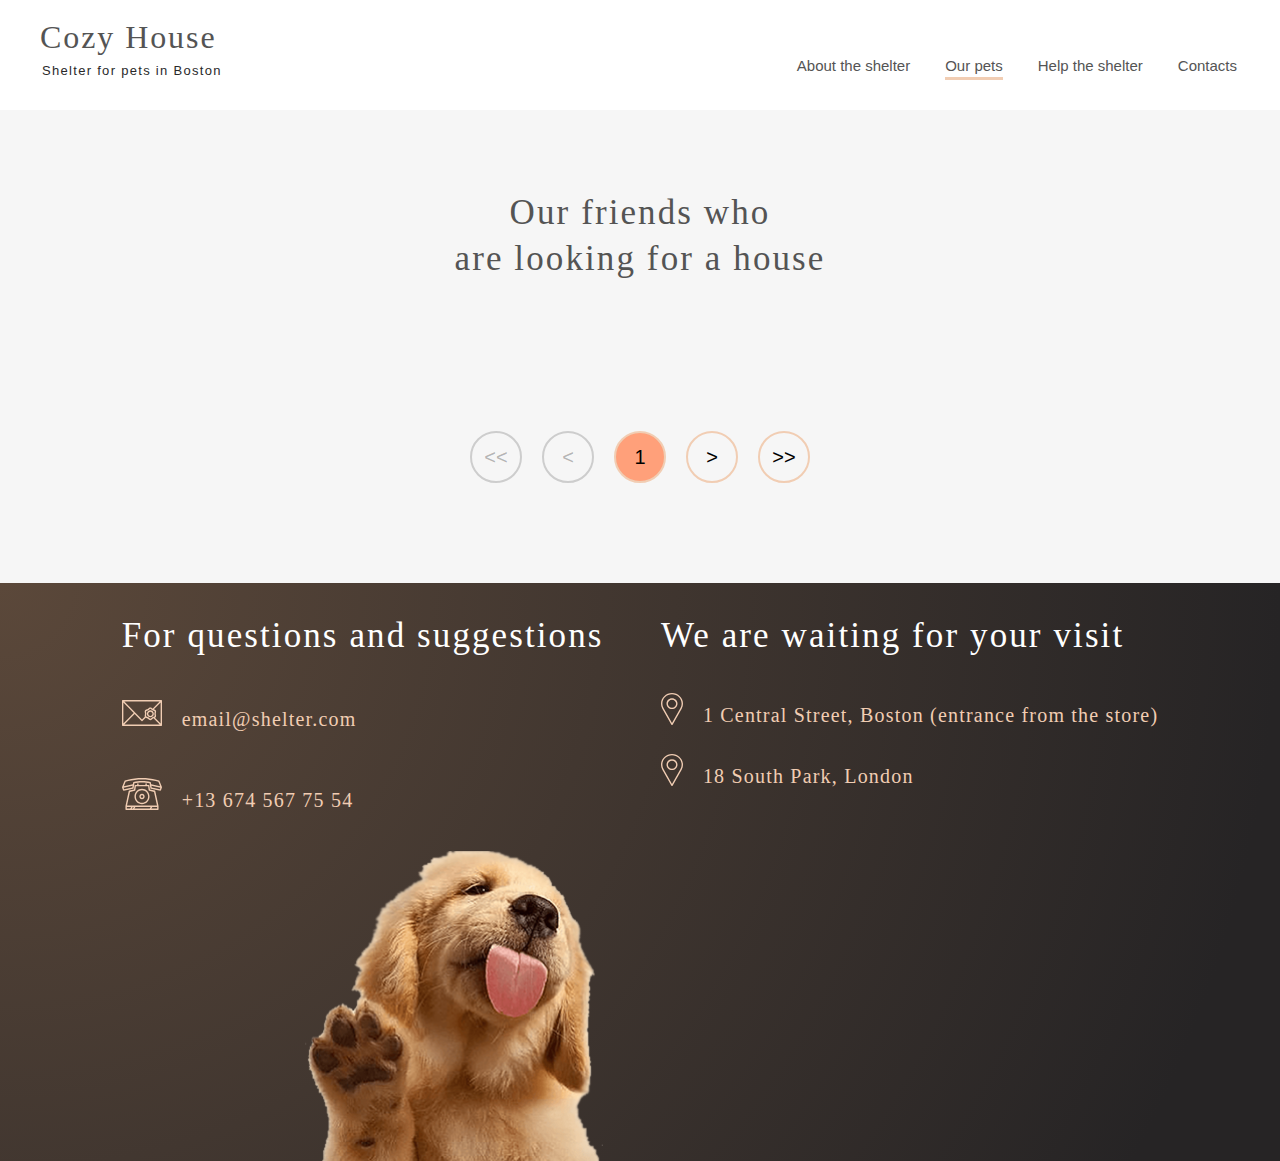
==== commit 26cff152: "feat: add mobile version for our pets and burger" ====
--- a/pages/pets/index.html
+++ b/pages/pets/index.html
@@ -2,6 +2,7 @@
 <html lang="EN">
 <head>
     <meta charset="utf-8">
+    <meta name="viewport" content="width=device-width, initial-scale=1, minimum-scale=1" />
     <title>Our pets</title>
     <link rel="stylesheet" type="text/css" href="style.css">
     <link rel="stylesheet" type="text/css" href="../main/style.css">
@@ -53,31 +54,39 @@
 </div>
 <div  class="burgerOverlay"></div>
 <div class="wrapper">
-    <header class="header">
         <section>
+            <header class="main-content headerpets">
             <div class="header__conteiner">
-                <a clas="header__logo" href="../main/index.html"><h1 class="header__textLogoOurPets">Cozy House</h1></a>
-                <p class="header__textLogoBottomOurPets">Shelter for pets in Boston</p>
+                <div id="logo">
+                    <a class="header__logo" href=""><h1 class="header__textLogo1">Cozy House</h1></a>
+                    <p class="header__textLogoBottom1">Shelter for pets in Boston</p>
+                </div>
                 <div class="header__menu menu">
-                    <nav class="menu__body">
-                        <ul class="menu__listOurPets">
-                            <li class="menu__item"><a href="../main/index.html" class="menu__linkOurPets">About the
-                                shelter</a></li>
-                            <li class="menu__item"><a href="#" class="menu__linkOurPets" id="click">Our pets</a></li>
-                            <li class="menu__item"><a href="../main/index.html#helpShelter" class="menu__linkOurPets">Help
-                                the shelter</a></li>
-                            <li class="menu__item"><a href="#contacts" class="menu__linkOurPets">Contacts</a></li>
+                    <input id="menu__toggle1" type="checkbox" />
+                    <label class="menu__btn1" for="menu__toggle1">
+                        <span class="buttonBurger" id ="buttonBurger"></span>
+                    </label>
+                    <nav id ="menu__body" class="menu__body">
+                        <div id="logo1">
+                            <a  id ="header__logo" clas="header__logo" href=""><h1 class="header__textLogo">Cozy House</h1></a>
+                            <p class="header__textLogoBottom">Shelter for pets in Boston</p>
+                        </div>
+                        <ul class="menu__list">
+                            <li class="menu__item"><a href="../main/index.html" class="menu__link1" >About the shelter</a></li>
+                            <li class="menu__item"><a href="../pets/index.html" class="menu__link1" id="click">Our pets</a></li>
+                            <li class="menu__item"><a href="#helpShelter" class="menu__link1">Help the shelter</a></li>
+                            <li class="menu__item"><a href="#contacts" class="menu__link1">Contacts</a></li>
                         </ul>
                     </nav>
                 </div>
             </div>
+            </header>
         </section>
-    </header>
     <main>
         <section class="our__friendsPage" id="ourFrends">
             <div class="our__friends__conteiner">
                 <div class="our__friends_title">
-                    <h2>Our friends who<br> are looking for a house</h2>
+                    <h2 class="titleMain">Our friends who<br> are looking for a house</h2>
                 </div>
                 <div class="our__friends_bodyOurPets" id="blockListOurFriends">
                     <!--
@@ -203,7 +212,7 @@
                 </div>
                 <div class="footer__content3">
                     <div class="footer__img">
-                        <img src="../../assets/images/footer-puppy.png" alt="Puppy">
+                        <img class="footerDog" src="../../assets/images/footer-puppy.png" alt="Puppy">
                     </div>
                 </div>
             </div>
--- a/pages/pets/style.css
+++ b/pages/pets/style.css
@@ -3,153 +3,358 @@
 *,
 *::before,
 *::after {
-	padding: 0;
-	margin: 0;
-	border: 0;
-	box-sizing: border-box;
+    padding: 0;
+    margin: 0;
+    border: 0;
+    box-sizing: border-box;
 }
 
 a {
-	text-decoration: none;
+    text-decoration: none;
 }
 
 ul, ol, li {
-	list-style: none;
+    list-style: none;
 }
 
 img {
-	vertical-align: top;
-}
-
-h1, h2, h3, h4, h5, h6{
-	font-weight: inherit;
-	font-size: inherit;
+    vertical-align: top;
+}
+
+h1, h2, h3, h4, h5, h6 {
+    font-weight: inherit;
+    font-size: inherit;
 }
 
 html, body {
-	height: 100%;
-	line-height: 1;
+    height: 100%;
+    line-height: 1;
 
 }
 
 body {
-	font-family: Rubik, serif;
-	font-size: 12px;
-	color: #616161;
-
+    font-family: Rubik, serif;
+    font-size: 12px;
+    color: #616161;
+
+}
+
+#menu__toggle1 {
+    visibility: hidden;
 }
 
 
 /*Ограничивающий контейнер*/
 [class*="__conteiner"] {
-	max-width: 1200px;
-	margin: 0 auto;
+    max-width: 1200px;
+    margin: 0 auto;
 
 }
 
 .wrapper {
-	overflow: hidden;
-	display: flex;
-	flex-direction: column;
-	min-height: 100%;
-
-
-}
-
-.header__textLogoOurPets{
-	font-family: 'Georgia', serif;
-	font-style: normal;
-	font-weight: 400;
-	font-size: 32px;
-	line-height: 110%;
-	letter-spacing: 0.06em;
-	color: #545454;
-	padding-top: 30px
-
-}
-
-.header__textLogoBottomOurPets{
-	position: relative;
-	top: 50px;
-	right: 183px;
-	font-family: 'Arial', serif;
-	font-style: normal;
-	font-weight: 400;
-	font-size: 13px;
-	line-height: 15px;
-	letter-spacing: 0.1em;
-	color: #292929;
-
-}
+    overflow: hidden;
+    display: flex;
+    flex-direction: column;
+    min-height: 100%;
+
+
+}
+
+.headerpets {
+    align-items: center;
+    justify-content: center;
+    padding: -33px 0;
+    gap: 573px;
+
+}
+
+.header__textLogo1 {
+    font-family: 'Georgia';
+    font-style: normal;
+    font-weight: 400;
+    font-size: 32px;
+    line-height: 110%;
+    letter-spacing: 0.06em;
+    color: #545454;
+    padding-top: 30px;
+}
+
+.header__textLogoOurPets {
+    font-family: 'Georgia';
+    font-style: normal;
+    font-weight: 400;
+    font-size: 32px;
+    line-height: 110%;
+    letter-spacing: 0.06em;
+    color: #545454;
+    padding-top: 75px;
+
+}
+
+.header__textLogoBottomOurPets {
+    position: relative;
+    top: 8px;
+    right: -2px;
+    font-family: 'Arial';
+    font-style: normal;
+    font-weight: 400;
+    font-size: 13px;
+    line-height: 15px;
+    letter-spacing: 0.1em;
+    color: #292919;
+
+}
+
+.header__textLogoBottom1 {
+    position: relative;
+    top: 8px;
+    right: -2px;
+    font-family: 'Arial';
+    font-style: normal;
+    font-weight: 400;
+    font-size: 13px;
+    line-height: 15px;
+    letter-spacing: 0.1em;
+    color: #292929;
+}
+
 .menu__listOurPets {
 
-	display: flex;
-	gap: 35px;
-	padding-top: 46px;
-}
-
-.menu__linkOurPets{
-	font-family: 'Arial', serif;
-	font-style: normal;
-	font-weight: 400;
-	font-size: 15px;
-	line-height: 160%;
-	color: #545454;
-}
-
-.menu__linkOurPets:hover{
-	color: #292929;
-}
-
-.menu__link:focus, #click {
-	padding-bottom: 3px;
-	border-bottom: 3px solid #F1CDB3;;
+    display: flex;
+    gap: 35px;
+    padding-top: 74px;
+}
+
+.menu__linkOurPets {
+    font-family: 'Arial', serif;
+    font-style: normal;
+    font-weight: 400;
+    font-size: 15px;
+    line-height: 160%;
+    color: #545454;
+}
+
+.menu__linkOurPets:hover {
+    color: #292929;
+}
+
+.menu__link1 {
+    text-decoration: none;
+    font-family: Arial;
+    color: #545454;
+    line-height: 24px;
+    font-size: 15px;
+    font-style: normal;
+    font-weight: 400;
+    font-size: 15px;
+
+}
+
+.menu__link1:focus, #click {
+    padding-bottom: 3px;
+    border-bottom: 3px solid #F1CDB3;;
 }
 
 
 /**/
 
-.our__friendsPage{
-	margin-top:50px;
-	background: #F6F6F6;
-	padding: 80px 0 0 0;
-}
-
-.our__friends_bodyOurPets{
-	display: flex;
-	gap: 40px 30px;
-	flex-wrap: wrap;
-	margin-top: 60px;
-
-}
-.buttonsSwitches{
-	display: flex;
-	justify-content: center;
-	gap: 20px;
-
-}
-.buttonsSwitch{
-	border: 2px solid #F1CDB3;
-	border-radius: 100px;
-	width: 52px;
-	height: 52px;
-	background: #F6F6F6;
-	margin: 60px 0 100px 0;
-	cursor: pointer;
-	font-size: 20px;
-}
-.buttonsSwitch:hover:enabled{
-	background: #FFA07A;
-	border: #FFA07A;
-}
+.our__friendsPage {
+    margin-top: 50px;
+    background: #F6F6F6;
+    padding: 80px 0 0 0;
+}
+
+.our__friends_bodyOurPets {
+    display: flex;
+    gap: 40px 30px;
+    flex-wrap: wrap;
+    margin-top: 60px;
+
+}
+
+.buttonsSwitches {
+    display: flex;
+    justify-content: center;
+    gap: 20px;
+
+}
+
+.buttonsSwitch {
+    border: 2px solid #F1CDB3;
+    border-radius: 100px;
+    width: 52px;
+    height: 52px;
+    background: #F6F6F6;
+    margin: 60px 0 100px 0;
+    cursor: pointer;
+    font-size: 20px;
+}
+
+.buttonsSwitch:hover:enabled {
+    background: #FFA07A;
+    border: #FFA07A;
+}
+
 button.clicking:disabled {
-	border: 2px #cdcdcd solid;
-	cursor: default;
-
-}
-button.color{
-	background: #FFA07A;
-	cursor: default;
-}
-
-
+    border: 2px #cdcdcd solid;
+    cursor: default;
+
+}
+
+button.color {
+    background: #FFA07A;
+    cursor: default;
+}
+
+@media all and (min-width: 768px) and (max-width: 1280px) {
+    .main-content {
+        max-width: none;
+    }
+
+    .headerpets {
+        gap: 11%;
+        padding: 30px;
+        justify-content: center;
+        margin-top: -48px
+    }
+
+    .titleMain {
+        padding-bottom: 30px;
+    }
+
+    .menu__body .menu__item {
+        gap: 35px;
+    }
+
+    .our__friends_bodyOurPets {
+        grid-template-columns: repeat(2, auto);
+        gap: 30px 5%;
+        justify-items: center;
+        justify-content: center;
+    }
+
+    .our__friendsPage {
+        margin-top: 2px;
+    }
+
+    .header__textLogoOurPets {
+        padding-top: 50px;
+    }
+
+    .menu__listOurPets {
+        padding-top: 65px;
+    }
+}
+
+@media all and (min-width: 320px) and (max-width: 767px) {
+	.headerpets {
+		padding: 30px 50px 30px 10px;
+		gap: 16.5%;
+		justify-content: space-between;
+		overflow-y: auto;
+		position: relative;
+	}
+
+	.titleMain {
+		font-size: 25px;
+		line-height: 32.5px;
+		padding: 42px 0;
+		margin-top: -34px;
+	}
+
+	.our__friends_bodyOurPets {
+		display: flex;
+		flex-direction: column;
+		gap: 29px 0;
+		align-items: center;
+	}
+
+	.buttonsSwitches {
+		padding: 41px 0;
+		gap: 10px;
+	}
+
+	.header__textLogo1 {
+		margin-top: -34px;
+	}
+
+	.menu__btn1 {
+		position: relative;
+		padding: 0;
+		display: block;
+		width: 30px;
+		height: 6px;
+		cursor: pointer;
+		appearance: none;
+		background: none;
+		outline: none;
+		border: none;
+		z-index: 3;
+	}
+
+	.menu__btn1 > span,
+	.menu__btn1 > span::before,
+	.menu__btn1 > span::after {
+		display: block;
+		position: absolute;
+		width: 30px;
+		height: 2px;
+		background-color: #000000;
+		margin-bottom: 8px;
+	}
+
+	.menu__btn1 > span::before {
+		content: '';
+		top: -9px;
+	}
+
+	.menu__btn1 > span::after {
+		content: '';
+		top: 9px;
+	}
+
+	.menu__link {
+		font-size: 32px;
+		color: #CDCDCD;
+		margin-top: 40px;
+	}
+
+	#menu__toggle1:checked ~ .menu__btn1 > span {
+		background-color: #F1CDB3;
+		transform: rotate(90deg);
+	}
+	#menu__toggle1:checked ~ .menu__btn1 > span:before,
+	#menu__toggle1:checked ~ .menu__btn1 > span:after {
+		background-color: #F1CDB3;
+	}
+
+	#menu__toggle1:checked ~ .menu__body {
+		visibility: visible;
+		right: 0;
+	}
+
+	#menu__toggle1 {
+		opacity: 0;
+	}
+
+	.menu__link1 {
+		font-size: 32px;
+		color: #CDCDCD;
+		margin-top: 68px;
+	}
+
+	.our__friendsPage {
+		padding: 0;
+	}
+
+	.header__menu {
+		margin-top: 20px;
+	}
+
+	.scroll {
+		overflow: hidden;
+	}
+
+}
+
+
--- a/pages/main/style.css
+++ b/pages/main/style.css
@@ -7,6 +7,11 @@
     margin: 0;
     border: 0;
     box-sizing: border-box;
+}
+
+
+#logo1 {
+    display: none;
 }
 
 a {
@@ -133,7 +138,7 @@
     line-height: 110%;
     letter-spacing: 0.06em;
     color: #F1CDB3;
-    padding-top: 66px;
+    padding-top: 30px;
 
 
 }
@@ -169,7 +174,7 @@
 .menu__list {
     display: flex;
     gap: 35px;
-    padding-top: 87px;
+    padding-top: 30px;
 }
 
 
@@ -539,6 +544,7 @@
 
 .img__card {
     position: relative;
+
 }
 
 .img__card > img {
@@ -825,7 +831,7 @@
 
 /*Медиа запросы*/
 
-@media all and (min-width: 768px) and (max-width: 1280px) {
+@media all and (min-width: 767px) and (max-width: 1280px) {
 
     .header {
         max-width: none;
@@ -837,6 +843,10 @@
         padding: 30px;
         margin-left: 20px;
         margin-top: -56px;
+    }
+
+    .menu__list {
+        padding-top: 72px;
     }
 
     .make__friend__conteiner {
@@ -863,7 +873,7 @@
 
     }
 
-    .make__friend__conteiner img {
+    .puppy {
         margin-left: 130px;
         width: 569px;
         align-self: center;
@@ -880,11 +890,12 @@
     }
 
     .about__shelter__text__block {
-        margin: 0px 0px 0 168px;
-    }
-
-    .about__shelter__image {
+        margin: 0px 168px 0 168px;
+    }
+
+    .imgDogCat {
         position: relative;
+        margin-left: -162px;
     }
 
     .our__friends_body {
@@ -925,8 +936,8 @@
     .make__donation__conteiner {
         flex-direction: column-reverse;
         gap: 60px;
-        padding-top: 80px;
-        padding-bottom: 100px;
+
+
     }
 
     .make__donation__title {
@@ -944,7 +955,7 @@
             "contacts location"
             "dog dog";
         padding: 30px 30px 0;
-        gap: 25px 8.5%;
+        gap: 25px 0.5%;
         justify-content: space-evenly;
         justify-items: right;
     }
@@ -989,21 +1000,96 @@
 
     .listItem .pupUpListItem {
         margin-bottom: 6px;
-    }
-}
-
-@media all and (max-width: 768px) {
+
+    }
+
+    .footerDog {
+        grid-area: dog;
+    }
+
+}
+
+@media all and (min-width: 320px) and (max-width: 767px) {
+
+    .header-container {
+        padding: 30px 50px 30px 10px;
+        gap: 16.5%;
+        justify-content: space-between;
+        overflow-y: auto;
+        position: relative;
+    }
+
+    .header__textLogo {
+        margin-top: -45px;
+
+    }
+
+    .menu__body {
+        position: fixed;
+        background: #292929;
+        display: grid;
+        gap: 0;
+        padding: 30px 10px 0;
+        right: -320px;
+        top: 0;
+        height: 100vh;
+        width: 320px;
+        transition: right 0.5s;
+        z-index: 2;
+        align-items: stretch;
+        justify-items: start;
+    }
+
+    .menu__body .menu__list {
+        display: flex;
+        gap: 0;
+        flex-direction: column;
+        align-items: center;
+        overflow-y: auto;
+        height: 100%;
+        justify-self: center;
+        overflow: hidden;
+    }
+
+    #logo1 {
+        position: relative;
+        display: grid;
+        grid-template-rows: repeat(2, auto);
+        align-self: flex-start;
+    }
+
+    .menu__item {
+        font-size: 32px;
+        color: #CDCDCD;
+        margin-top: 50px;
+    }
+
+    .menu__item:nth-child(4) {
+        margin-bottom: 68px;
+    }
+
+    .menu__link:focus, #click {
+        color: #FAFAFA;
+        padding-bottom: 0;
+    }
+
+    .menu__item:hover:not(#click) {
+        cursor: pointer;
+        color: #FAFAFA;
+    }
 
     .menu__btn {
-        display: flex; /* используем flex для центрирования содержимого */
-        align-items: center; /* центрируем содержимое кнопки */
-        position: fixed;
-        top: 20px;
-        right: 20px;
-        width: 26px;
-        height: 26px;
+        position: relative;
+        padding: 0;
+        display: block;
+        width: 30px;
+        height: 6px;
         cursor: pointer;
-        z-index: 1;
+        appearance: none;
+        background: none;
+        outline: none;
+        border: none;
+        z-index: 3;
     }
 
     .menu__btn > span,
@@ -1011,45 +1097,26 @@
     .menu__btn > span::after {
         display: block;
         position: absolute;
-        width: 100%;
+        width: 30px;
         height: 2px;
-        background-color: #616161;
+        background-color: #F1CDB3;
+        margin-bottom: 8px;
     }
 
     .menu__btn > span::before {
         content: '';
-        top: -8px;
+        top: -9px;
     }
 
     .menu__btn > span::after {
         content: '';
-        top: 8px;
-    }
-
-    .menu__body {
-        display: block;
-        position: fixed;
-        visibility: hidden;
-        top: 0;
-        left: -100%;
-        width: 300px;
-        height: 100%;
-        margin: 0;
-        padding: 80px 0;
-        list-style: none;
-        text-align: center;
-        background-color: #ECEFF1;
-        box-shadow: 1px 0px 6px rgba(0, 0, 0, .2);
+        top: 9px;
     }
 
     .menu__link {
-        display: block;
-        padding: 12px 24px;
-        color: #333;
-        font-family: 'Roboto', sans-serif;
-        font-size: 20px;
-        font-weight: 600;
-        text-decoration: none;
+        font-size: 32px;
+        color: #CDCDCD;
+        margin-top: 40px;
     }
 
     #menu__toggle:checked ~ .menu__btn > span {
@@ -1058,6 +1125,283 @@
 
     #menu__toggle:checked ~ .menu__body {
         visibility: visible;
-        left: 0;
-    }
-}+        right: 0;
+
+    }
+
+    .header {
+        font-size: 25px;
+        line-height: 32.5px;
+        padding-top: 42px;
+    }
+
+    .make__friend__conteiner {
+        flex-direction: column;
+        gap: 105px;
+        margin-top: 30px;
+        padding: 0 10px;
+    }
+
+    .text__block__title {
+        line-height: 32.5px;
+        font-size: 25px;
+        text-align: center;
+        letter-spacing: 4px;
+    }
+
+    .make__friend__text__block {
+        padding: 0;
+        text-align: center;
+    }
+
+    .puppy {
+        margin-left: 40px;
+        width: 260px;
+        margin-top: -91px
+    }
+
+    .about__shelter__conteiner {
+        flex-direction: column-reverse;
+        gap: 42px;
+        padding: 0 10px 42px 10px;
+        align-items: center;
+    }
+
+    .about__shelter__content {
+        gap: 22px;
+        margin: 0;
+        align-items: center;
+    }
+
+    .about-text {
+        text-align: justify;
+        padding: 0 15px;
+    }
+
+    .about__shelter__title {
+        text-align: center;
+        padding-bottom: 3px;
+        font-size: 25px;
+        line-height: 32.5px;
+
+    }
+
+    .imgDogCat {
+        max-width: 260px;
+        margin-left: -144px;
+    }
+
+    .our__friends_title {
+        margin: 0;
+        font-size: 25px;
+        line-height: 32.5px;
+
+    }
+
+    .our__friends_get_the_rest {
+        padding: 15px 44.5px;
+        margin-top: 42px;
+        margin-bottom: 42px;
+        margin-left: 40px;
+    }
+
+    .our__friends_body_1 {
+        display: grid;
+        grid-template-areas:
+            "card card"
+            "left right";
+        gap: 20px 80px;
+    }
+
+    .our__friends_body {
+        grid-area: card;
+        justify-self: center;
+    }
+
+    .arrowLeft {
+        grid-area: left;
+        margin-left: 50px;
+    }
+
+    .arrowRight {
+        grid-area: right;
+        margin-left: -78px;
+    }
+
+    .our__friends_body {
+        gap: 0;
+    }
+
+    .help__shelter__conteiner .help__shelter_title {
+        margin: 0;
+        font-size: 25px;
+        line-height: 32.5px;
+        padding-top: 42px;
+    }
+
+    .help__shelter__body {
+        display: grid;
+        grid-template-columns: repeat(2, auto);
+        gap: 28px 30px;
+        padding: 0 15px 42px 15px;
+        margin: 0;
+    }
+
+    .help__shelter__text {
+        font-size: 15px;
+        margin: 13px 0 0;
+    }
+
+    .imgHelp {
+        width: 50px;
+        height: 50px;
+    }
+
+    .make__donation__conteiner {
+        flex-direction: column-reverse;
+        gap: 42px;
+        padding-top: 0;
+        padding-bottom: 42px;
+    }
+
+    .make__donation__text__block {
+        text-align: center;
+        align-items: center;
+        padding-left: 10px;
+        padding-right: 45px;
+        margin: 0;
+        gap: 22.2px;
+    }
+
+    .make__donation___subtitle {
+        letter-spacing: 0.001em;
+    }
+
+    .make__donation__title {
+        padding-top: 35px;
+        font-size: 25px;
+        line-height: 32.5px;
+    }
+
+    .make__donation__numberCard {
+        width: 281px;
+        padding: 13px 15px 13px 15px;
+        font-size: 15px;
+    }
+
+    .make__donation___text {
+        text-align: justify;
+
+    }
+
+    .donationDog {
+        max-width: 260px;
+        margin-left: -109px;
+    }
+
+    .make__donation {
+        padding: 0;
+    }
+
+    .footer__conteiner {
+        display: grid;
+        grid-template-areas:
+            "contacts"
+            "location"
+            "dog";
+
+        padding: 30px 10px 0;
+        justify-items: center;
+        gap: 40px;
+    }
+
+    .footer__questions__title {
+        font-size: 25px;
+        line-height: 32.5px;
+        width: 278px;
+        margin: 0 auto;
+        padding: 0;
+        text-align: center;
+    }
+
+    .footer__location__title {
+        font-size: 25px;
+        line-height: 32.5px;
+        width: 278px;
+        margin: 0 auto;
+        padding: 0;
+        text-align: center;
+    }
+
+    .footer__questions__email, .footer__questions__phone, .footer__location__address1, .footer__location__address2 {
+        text-align: center;
+    }
+
+
+    .footerDog {
+        max-width: 260px;
+    }
+
+    .pupUpContainer {
+        width: 240px;
+        min-height: 0;
+    }
+
+    .pupUpTitle {
+        font-size: 35px;
+        padding: 0 0 11px;
+        margin: 0;
+        text-align: center;
+    }
+
+    .pup-up-content {
+        align-items: center;
+        margin-top: -19px
+    }
+
+    .pupUpDescription {
+        text-align: justify;
+        padding: 8px;
+        font-size: 13px;
+    }
+
+    .pupUpClose {
+        top: 2px;
+        left: 220px;
+    }
+
+    .petListImg {
+        display: none;
+    }
+
+    .petInfoBlock {
+        padding: 0 0 20px 0;
+
+    }
+
+    .pupUpSubtitle {
+        padding-bottom: 20px;
+        letter-spacing: 0;
+        padding-left: 8px;
+        text-align: center;
+    }
+
+    .listItem {
+        padding-left: 23px;
+        padding-top: 20px;
+
+    }
+    #header__logo {
+        margin-top: 12px;
+    }
+    .menu__list {
+        padding-top: 2px;
+    }
+
+    .scroll{
+        overflow:hidden;
+    }
+
+
+}
+
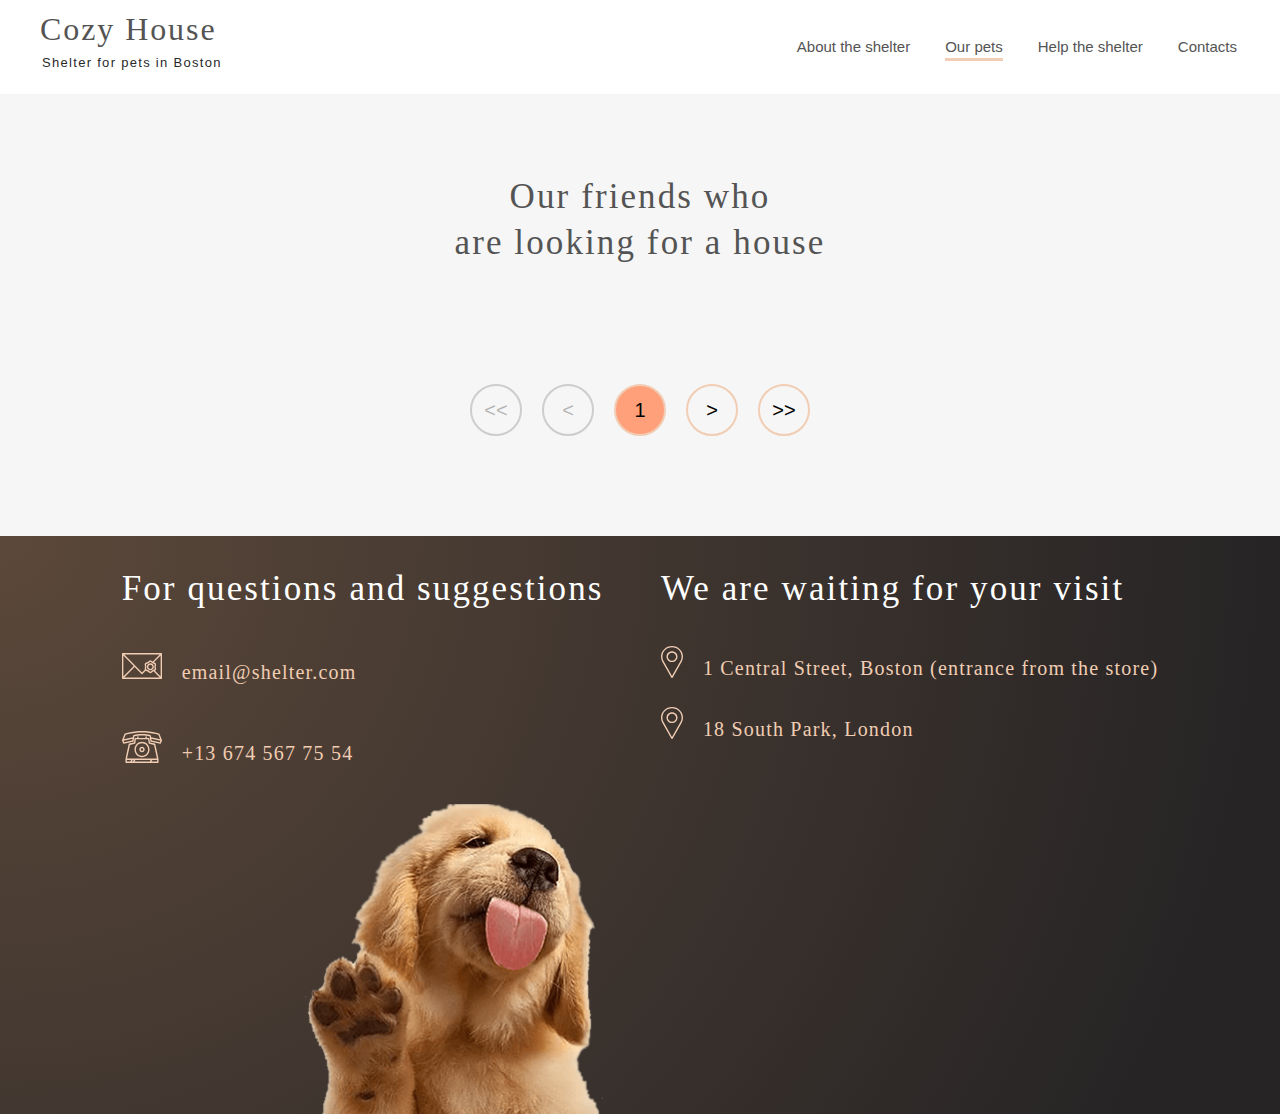
==== commit 6da12923: "fix: fixed the burger and the mobile version of the site" ====
--- a/pages/pets/index.html
+++ b/pages/pets/index.html
@@ -2,7 +2,7 @@
 <html lang="EN">
 <head>
     <meta charset="utf-8">
-    <meta name="viewport" content="width=device-width, initial-scale=1, minimum-scale=1" />
+    <meta name="viewport" content="width=device-width, initial-scale=1, minimum-scale=1"/>
     <title>Our pets</title>
     <link rel="stylesheet" type="text/css" href="style.css">
     <link rel="stylesheet" type="text/css" href="../main/style.css">
@@ -52,40 +52,44 @@
         </div>
     </div>
 </div>
-<div  class="burgerOverlay"></div>
 <div class="wrapper">
-        <section>
-            <header class="main-content headerpets">
+    <section>
+        <header class="main-content headerpets">
             <div class="header__conteiner">
                 <div id="logo">
                     <a class="header__logo" href=""><h1 class="header__textLogo1">Cozy House</h1></a>
                     <p class="header__textLogoBottom1">Shelter for pets in Boston</p>
                 </div>
                 <div class="header__menu menu">
-                    <input id="menu__toggle1" type="checkbox" />
+                    <input id="menu__toggle1" type="checkbox"/>
                     <label class="menu__btn1" for="menu__toggle1">
-                        <span class="buttonBurger" id ="buttonBurger"></span>
+                        <span class="buttonBurger" id="buttonBurger"></span>
                     </label>
-                    <nav id ="menu__body" class="menu__body">
+                    <nav id="menu__body" class="menu__body">
                         <div id="logo1">
-                            <a  id ="header__logo" clas="header__logo" href=""><h1 class="header__textLogo">Cozy House</h1></a>
+                            <a id="header__logo" clas="header__logo" href=""><h1 class="header__textLogo">Cozy
+                                House</h1></a>
                             <p class="header__textLogoBottom">Shelter for pets in Boston</p>
                         </div>
                         <ul class="menu__list">
-                            <li class="menu__item"><a href="../main/index.html" class="menu__link1" >About the shelter</a></li>
-                            <li class="menu__item"><a href="../pets/index.html" class="menu__link1" id="click">Our pets</a></li>
-                            <li class="menu__item"><a href="#helpShelter" class="menu__link1">Help the shelter</a></li>
+                            <li class="menu__item"><a href="../main/index.html" class="menu__link1">About the
+                                shelter</a></li>
+                            <li class="menu__item"><a href="../pets/index.html" class="menu__link1" id="click">Our
+                                pets</a></li>
+                            <li class="menu__item"><a href="../main/index.html#helpShelter""
+                                class="menu__link1">Help the shelter</a></li>
                             <li class="menu__item"><a href="#contacts" class="menu__link1">Contacts</a></li>
                         </ul>
                     </nav>
+                    <div class="burgerOverlay" id="burgerOverlay"></div>
                 </div>
             </div>
-            </header>
-        </section>
+        </header>
+    </section>
     <main>
         <section class="our__friendsPage" id="ourFrends">
             <div class="our__friends__conteiner">
-                <div class="our__friends_title">
+                <div class="our__friends_title1">
                     <h2 class="titleMain">Our friends who<br> are looking for a house</h2>
                 </div>
                 <div class="our__friends_bodyOurPets" id="blockListOurFriends">
@@ -116,7 +120,6 @@
                                 <a href="" class="learn__more">Learn more</a>
                             </div>
                         </div>
-
                     </div>
                     <div class="our__friends__sliderOurPets">
                         <div class="our__friends__icon friends__icon">
@@ -167,11 +170,11 @@
                 -->
                 </div>
                 <div class="buttonsSwitches">
-                    <button class="buttonsSwitch clicking " id ="arrowLeftAll" disabled><<</button>
-                    <button class="buttonsSwitch clicking " id = "arrowLeft" disabled><</button>
+                    <button class="buttonsSwitch clicking " id="arrowLeftAll" disabled><<</button>
+                    <button class="buttonsSwitch clicking " id="arrowLeft" disabled><</button>
                     <button class="buttonsSwitch color" id="countPages">1</button>
                     <button class="buttonsSwitch clicking " id="arrowRight">></button>
-                    <button class="buttonsSwitch clicking " id ="arrowRightAll">>></button>
+                    <button class="buttonsSwitch clicking " id="arrowRightAll">>></button>
                 </div>
         </section>
     </main>
--- a/pages/pets/style.css
+++ b/pages/pets/style.css
@@ -43,6 +43,11 @@
     visibility: hidden;
 }
 
+#menu__body {
+    padding-right: 3px;
+    margin-top: -22px;
+}
+
 
 /*Ограничивающий контейнер*/
 [class*="__conteiner"] {
@@ -159,16 +164,30 @@
 /**/
 
 .our__friendsPage {
-    margin-top: 50px;
+    margin-top: 41px;
     background: #F6F6F6;
     padding: 80px 0 0 0;
+
 }
 
 .our__friends_bodyOurPets {
     display: flex;
-    gap: 40px 30px;
+    gap: 0px 40px;
     flex-wrap: wrap;
     margin-top: 60px;
+
+
+}
+
+.our__friends_title1 {
+    text-align: center;
+    font-family: 'Georgia';
+    font-style: normal;
+    font-weight: 400;
+    font-size: 35px;
+    line-height: 130%;
+    letter-spacing: 0.06em;
+    color: #545454;
 
 }
 
@@ -176,6 +195,7 @@
     display: flex;
     justify-content: center;
     gap: 20px;
+    margin-top: -31px;
 
 }
 
@@ -247,114 +267,119 @@
 }
 
 @media all and (min-width: 320px) and (max-width: 767px) {
-	.headerpets {
-		padding: 30px 50px 30px 10px;
-		gap: 16.5%;
-		justify-content: space-between;
-		overflow-y: auto;
-		position: relative;
-	}
-
-	.titleMain {
-		font-size: 25px;
-		line-height: 32.5px;
-		padding: 42px 0;
-		margin-top: -34px;
-	}
-
-	.our__friends_bodyOurPets {
-		display: flex;
-		flex-direction: column;
-		gap: 29px 0;
-		align-items: center;
-	}
-
-	.buttonsSwitches {
-		padding: 41px 0;
-		gap: 10px;
-	}
-
-	.header__textLogo1 {
-		margin-top: -34px;
-	}
-
-	.menu__btn1 {
-		position: relative;
-		padding: 0;
-		display: block;
-		width: 30px;
-		height: 6px;
-		cursor: pointer;
-		appearance: none;
-		background: none;
-		outline: none;
-		border: none;
-		z-index: 3;
-	}
-
-	.menu__btn1 > span,
-	.menu__btn1 > span::before,
-	.menu__btn1 > span::after {
-		display: block;
-		position: absolute;
-		width: 30px;
-		height: 2px;
-		background-color: #000000;
-		margin-bottom: 8px;
-	}
-
-	.menu__btn1 > span::before {
-		content: '';
-		top: -9px;
-	}
-
-	.menu__btn1 > span::after {
-		content: '';
-		top: 9px;
-	}
-
-	.menu__link {
-		font-size: 32px;
-		color: #CDCDCD;
-		margin-top: 40px;
-	}
-
-	#menu__toggle1:checked ~ .menu__btn1 > span {
-		background-color: #F1CDB3;
-		transform: rotate(90deg);
-	}
-	#menu__toggle1:checked ~ .menu__btn1 > span:before,
-	#menu__toggle1:checked ~ .menu__btn1 > span:after {
-		background-color: #F1CDB3;
-	}
-
-	#menu__toggle1:checked ~ .menu__body {
-		visibility: visible;
-		right: 0;
-	}
-
-	#menu__toggle1 {
-		opacity: 0;
-	}
-
-	.menu__link1 {
-		font-size: 32px;
-		color: #CDCDCD;
-		margin-top: 68px;
-	}
-
-	.our__friendsPage {
-		padding: 0;
-	}
-
-	.header__menu {
-		margin-top: 20px;
-	}
-
-	.scroll {
-		overflow: hidden;
-	}
-
-}
-
-
+    .headerpets {
+        padding: 30px 50px 30px 10px;
+        gap: 16.5%;
+        justify-content: space-between;
+        overflow-y: auto;
+        position: relative;
+    }
+
+    .titleMain {
+        font-size: 25px;
+        line-height: 32.5px;
+        padding: 42px 0;
+        margin-top: -34px;
+    }
+
+    .our__friends_bodyOurPets {
+        display: flex;
+        flex-direction: column;
+        gap: 29px 0;
+        align-items: center;
+    }
+
+    .buttonsSwitches {
+        padding: 41px 0;
+        gap: 10px;
+    }
+
+    .header__textLogo1 {
+        margin-top: -34px;
+    }
+
+    .menu__btn1 {
+        position: relative;
+        padding: 0;
+        display: block;
+        width: 30px;
+        height: 6px;
+        cursor: pointer;
+        appearance: none;
+        background: none;
+        outline: none;
+        border: none;
+        z-index: 3;
+
+    }
+
+    .menu__btn1 > span,
+    .menu__btn1 > span::before,
+    .menu__btn1 > span::after {
+        display: block;
+        position: absolute;
+        width: 30px;
+        height: 2px;
+        background-color: #000000;
+        margin-bottom: 8px;
+    }
+
+    .menu__btn1 > span::before {
+        content: '';
+        top: -9px;
+    }
+
+    .menu__btn1 > span::after {
+        content: '';
+        top: 9px;
+    }
+
+    .menu__link {
+        font-size: 32px;
+        color: #CDCDCD;
+        margin-top: 40px;
+    }
+
+    #menu__toggle1:checked ~ .menu__btn1 > span {
+        background-color: #F1CDB3;
+        transform: rotate(90deg);
+    }
+
+    #menu__toggle1:checked ~ .menu__btn1 > span:before,
+    #menu__toggle1:checked ~ .menu__btn1 > span:after {
+        background-color: #F1CDB3;
+    }
+
+    #menu__toggle1:checked ~ .menu__body {
+        visibility: visible;
+        right: 0;
+    }
+
+    #menu__toggle1 {
+        opacity: 0;
+    }
+
+    .menu__link1 {
+        font-size: 32px;
+        color: #CDCDCD;
+        margin-top: 68px;
+    }
+
+    .our__friendsPage {
+        padding: 0;
+    }
+
+    .header__menu {
+        margin-top: 20px;
+    }
+
+    .scroll {
+        overflow: hidden;
+    }
+
+    #menu__body {
+        margin-top: 0;
+        padding-right: 3px;
+    }
+
+}--- a/pages/main/style.css
+++ b/pages/main/style.css
@@ -138,7 +138,7 @@
     line-height: 110%;
     letter-spacing: 0.06em;
     color: #F1CDB3;
-    padding-top: 30px;
+    padding-top: 61px;
 
 
 }
@@ -168,13 +168,14 @@
 
 .menu__body {
     padding-right: 3px;
+
 }
 
 
 .menu__list {
     display: flex;
     gap: 35px;
-    padding-top: 30px;
+    padding-top: 62px;
 }
 
 
@@ -216,6 +217,7 @@
 
 .make__friend__text__block {
     max-width: 460px;
+    margin-top: -15px;
 }
 
 
@@ -262,16 +264,12 @@
 
 .about__shelter__conteiner {
     display: flex;
-    align-items: center;
-
-
-}
-
-.about__shelter__content {
-    flex: 0 1 72%;
-
-
-}
+    align-items: flex-start;
+    gap: 25px;
+
+
+}
+
 
 .about__shelter__description {
     flex: 0 1 50%;
@@ -289,6 +287,7 @@
     font-size: 15px;
     line-height: 160%;
     color: #4C4C4C;
+    margin-left: -31px;
 }
 
 .about__shelter__text:not(:last-child) {
@@ -307,7 +306,7 @@
 }
 
 .about__shelter__title:not(:last-child) {
-    margin: 0px 0px 25px 0px;
+    margin: 0px 0px 25px -30px;
 }
 
 /*Main block "Our friends who are looking for a house"*/
@@ -326,6 +325,7 @@
     line-height: 130%;
     letter-spacing: 0.06em;
     color: #545454;
+    margin-top: -11px;
 
 }
 
@@ -895,7 +895,7 @@
 
     .imgDogCat {
         position: relative;
-        margin-left: -162px;
+        margin-left: 32px;
     }
 
     .our__friends_body {
@@ -918,7 +918,9 @@
     }
 
     .our__friends_get_the_rest {
-        margin-left: 37%;
+        margin-left: 33%;
+
+
     }
 
     .help__shelter__conteiner .help__shelter_title {
@@ -1020,7 +1022,7 @@
     }
 
     .header__textLogo {
-        margin-top: -45px;
+        margin-top: -78px;
 
     }
 
@@ -1048,7 +1050,7 @@
         overflow-y: auto;
         height: 100%;
         justify-self: center;
-        overflow: hidden;
+
     }
 
     #logo1 {
@@ -1126,7 +1128,14 @@
     #menu__toggle:checked ~ .menu__body {
         visibility: visible;
         right: 0;
-
+    }
+
+    .burgerOverlay {
+        visibility: hidden;
+    }
+
+    #menu__toggle:checked ~ .burgerOverlay {
+        visibility: visible;
     }
 
     .header {
@@ -1391,17 +1400,30 @@
         padding-top: 20px;
 
     }
+
     #header__logo {
         margin-top: 12px;
     }
+
     .menu__list {
         padding-top: 2px;
     }
 
-    .scroll{
-        overflow:hidden;
-    }
-
-
-}
-
+    .scroll {
+        overflow: hidden;
+    }
+
+    .burgerOverlay {
+        width: 100%;
+        height: 100%;
+        position: fixed;
+        top: 0;
+        left: 0;
+        z-index: 1;
+    }
+
+
+}
+
+
+
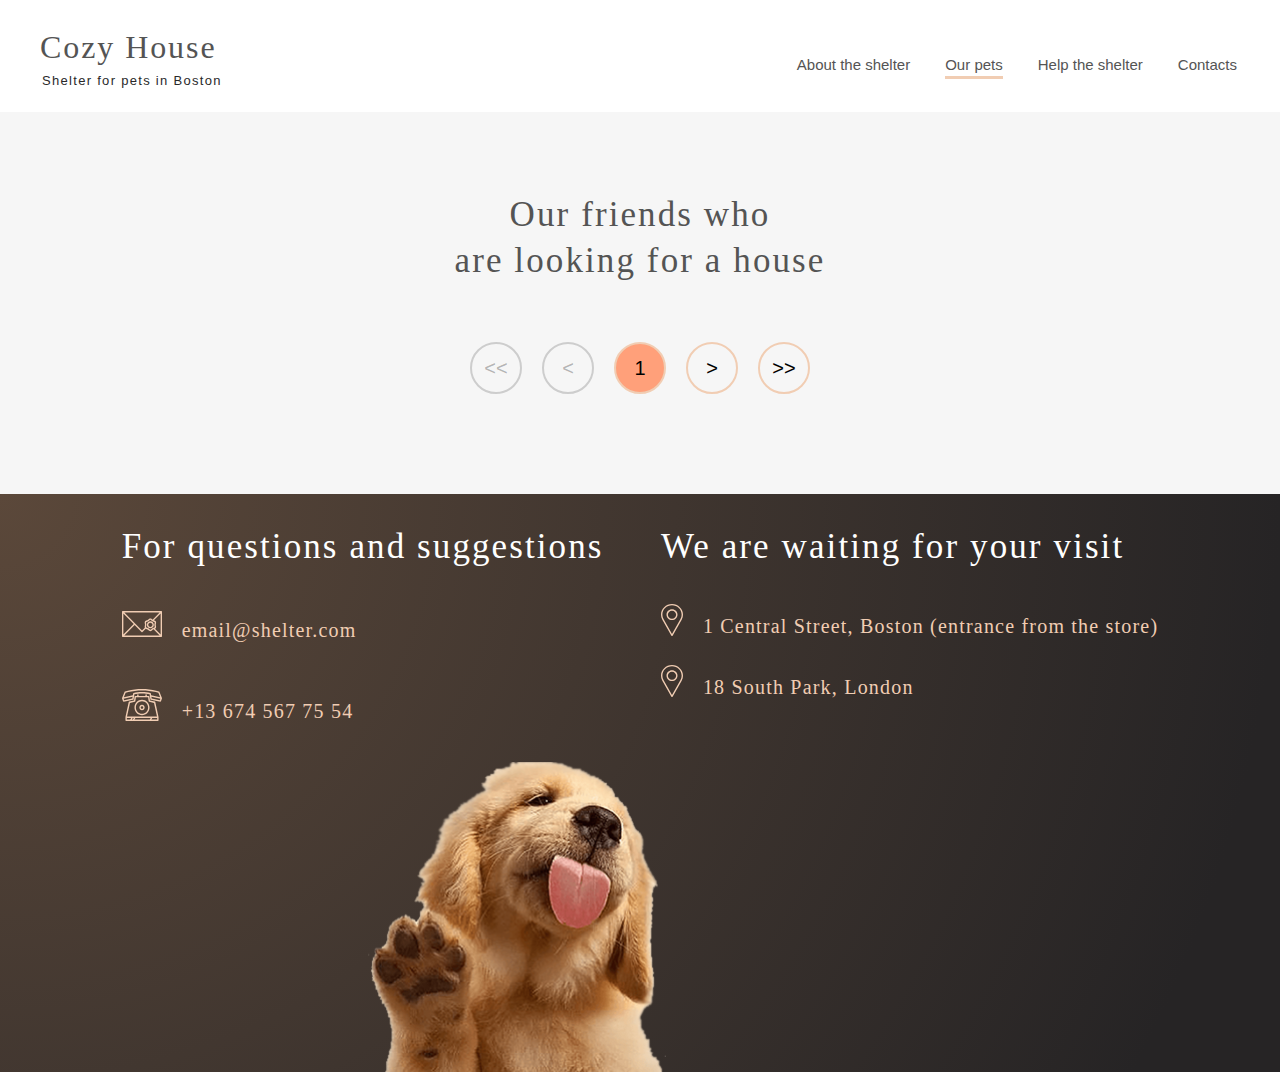
==== commit 688be192: "fix: fixed logo link" ====
--- a/pages/pets/index.html
+++ b/pages/pets/index.html
@@ -57,7 +57,7 @@
         <header class="main-content headerpets">
             <div class="header__conteiner">
                 <div id="logo">
-                    <a class="header__logo" href=""><h1 class="header__textLogo1">Cozy House</h1></a>
+                    <a class="header__logo" href="../main/index.html"><h1 class="header__textLogo1">Cozy House</h1></a>
                     <p class="header__textLogoBottom1">Shelter for pets in Boston</p>
                 </div>
                 <div class="header__menu menu">
--- a/pages/pets/style.css
+++ b/pages/pets/style.css
@@ -235,7 +235,7 @@
         gap: 11%;
         padding: 30px;
         justify-content: center;
-        margin-top: -48px
+        margin-top: -30px
     }
 
     .titleMain {
@@ -251,6 +251,11 @@
         gap: 30px 5%;
         justify-items: center;
         justify-content: center;
+        margin: 0;
+
+    }
+    .buttonsSwitches {
+        padding: -40px 0 -76px 0;
     }
 
     .our__friendsPage {
@@ -287,10 +292,11 @@
         flex-direction: column;
         gap: 29px 0;
         align-items: center;
+        margin-top: 0;
     }
 
     .buttonsSwitches {
-        padding: 41px 0;
+        margin: -42px;
         gap: 10px;
     }
 
--- a/pages/main/style.css
+++ b/pages/main/style.css
@@ -452,8 +452,9 @@
     letter-spacing: 0.06em;
     color: #292929;
     border: none;
-    margin: 29px 0px 100px 544px;
+    margin: 29px auto 100px auto;
     cursor: pointer;
+    display: table;
 }
 
 .our__friends_get_the_rest:hover {
@@ -478,20 +479,19 @@
 
 .help__shelter__body {
     display: flex;
+    justify-content: center;
     align-items: center;
     flex-wrap: wrap;
-    gap: 10px;
+    gap: 0 20px;
     text-align: center;
-    padding: 0px 0px 85px 0px;
-
+    padding: 0px 0px 100px 0px;
 }
 
 
 .help__shelter__list {
-
-
     padding: 60px 0px 0px 0px;
     flex: 1 1 200px;
+    max-width: 215px;
 }
 
 .help__shelter__text {
@@ -505,23 +505,6 @@
     color: #545454;
 
 }
-
-
-.help__shelter__list:nth-child(6) {
-    margin-left: 85px;
-
-}
-
-.help__shelter__list:nth-child(7) {
-    margin-left: -5px;
-
-}
-
-.help__shelter__list:nth-child(8) {
-    margin-left: -5px;
-
-}
-
 
 .help__shelter__list img {
     margin-bottom: 30px;
@@ -536,7 +519,7 @@
 .make__donation__numberCard {
     background: #F1CDB3;
     border-radius: 9px;
-    width: 295px;
+    width: 349px;
     padding: 10px 15px;
     border: none;
 
@@ -624,7 +607,7 @@
     line-height: 18px;
     color: #B2B2B2;
     max-width: 380px;
-    margin: 20px 0px 0px 0px;
+    margin: 30px 0px 0px 0px;
 
 }
 
@@ -845,6 +828,10 @@
         margin-top: -56px;
     }
 
+    .donationDog{
+        margin-left: -114px;
+    }
+
     .menu__list {
         padding-top: 72px;
     }
@@ -864,19 +851,35 @@
 
     .make__friend__conteiner .make__friend__text__block {
 
-        max-width: 430px;
-
-    }
+        max-width: 472px;
+
+    }
+
+
+    .about__shelter__text{
+        margin-left: -7px;
+    }
+
+    .about__shelter__title:not(:last-child){
+        margin: 0px 0px 25px -6px;
+    }
+
 
     .make__friend__conteiner .make__friend__text__block .text__block__button {
-        align-self: center;
-
+        display: table;
+        margin: auto;
+
+    }
+
+    .text__block__text:not(:last-child){
+       margin: 0px 0px 42px 0px;
     }
 
     .puppy {
         margin-left: 130px;
         width: 569px;
         align-self: center;
+        margin-top: -100px;
 
     }
 
@@ -917,14 +920,8 @@
         margin: 26px 0px 0px 10px;
     }
 
-    .our__friends_get_the_rest {
-        margin-left: 33%;
-
-
-    }
-
     .help__shelter__conteiner .help__shelter_title {
-        margin-bottom: 58px;
+        margin-bottom: 60px;
     }
 
     .help__shelter__body {
@@ -973,6 +970,8 @@
         align-items: center;
         border-radius: 9px;
         background-color: #FAFAFA;
+        height: 269px;
+
     }
 
     .petListImg {
@@ -982,6 +981,10 @@
     .petInfoBlock {
         width: 260px;
         margin: 14px 9px 37px 11px;
+    }
+
+    .our__friends_get_the_rest {
+        margin: 60px auto 100px auto;
     }
 
     .pupUpTitle {
@@ -1007,6 +1010,7 @@
 
     .footerDog {
         grid-area: dog;
+        margin-right: -63px;
     }
 
 }
@@ -1024,6 +1028,10 @@
     .header__textLogo {
         margin-top: -78px;
 
+    }
+
+    .text__block__title:not(:last-child) {
+        margin: 42px 0px 42px 20px;
     }
 
     .menu__body {
@@ -1050,6 +1058,7 @@
         overflow-y: auto;
         height: 100%;
         justify-self: center;
+        padding: 120px 0px 0px 0px;
 
     }
 
@@ -1208,10 +1217,8 @@
     }
 
     .our__friends_get_the_rest {
-        padding: 15px 44.5px;
-        margin-top: 42px;
-        margin-bottom: 42px;
-        margin-left: 40px;
+        padding: 15px 3.5px;
+        margin: 42px auto 42px auto;
     }
 
     .our__friends_body_1 {
@@ -1230,15 +1237,21 @@
     .arrowLeft {
         grid-area: left;
         margin-left: 50px;
+        margin-top: -32px;
     }
 
     .arrowRight {
         grid-area: right;
         margin-left: -78px;
+        margin-top: -32px;
     }
 
     .our__friends_body {
         gap: 0;
+    }
+
+    .help__shelter__list {
+        padding: 42px 0px 0px 0px;
     }
 
     .help__shelter__conteiner .help__shelter_title {
@@ -1254,6 +1267,7 @@
         gap: 28px 30px;
         padding: 0 15px 42px 15px;
         margin: 0;
+        justify-content: space-evenly;
     }
 
     .help__shelter__text {
@@ -1287,7 +1301,7 @@
     }
 
     .make__donation__title {
-        padding-top: 35px;
+        padding-top: 42px;
         font-size: 25px;
         line-height: 32.5px;
     }
@@ -1305,7 +1319,7 @@
 
     .donationDog {
         max-width: 260px;
-        margin-left: -109px;
+        margin-left: -134px;
     }
 
     .make__donation {
@@ -1365,12 +1379,12 @@
 
     .pup-up-content {
         align-items: center;
-        margin-top: -19px
+        margin: 0;
     }
 
     .pupUpDescription {
         text-align: justify;
-        padding: 8px;
+        padding: 10px;
         font-size: 13px;
     }
 
@@ -1392,12 +1406,12 @@
         padding-bottom: 20px;
         letter-spacing: 0;
         padding-left: 8px;
-        text-align: center;
+
     }
 
     .listItem {
-        padding-left: 23px;
-        padding-top: 20px;
+        padding-left: 25px;
+        padding-top: 24px;
 
     }
 
@@ -1421,9 +1435,24 @@
         left: 0;
         z-index: 1;
     }
-
-
-}
-
-
-
+    .about__shelter__title:not(:last-child) {
+        margin: 42px 52px 26px 61px;
+    }
+
+    .about__shelter__text{
+        display: table;
+        margin: auto;
+    }
+
+    .about__shelter {
+        padding: 0px 10px 42px 10px;
+    }
+
+    .our__friends {
+        padding: 42px 0px 0px 0px;
+    }
+
+}
+
+
+
